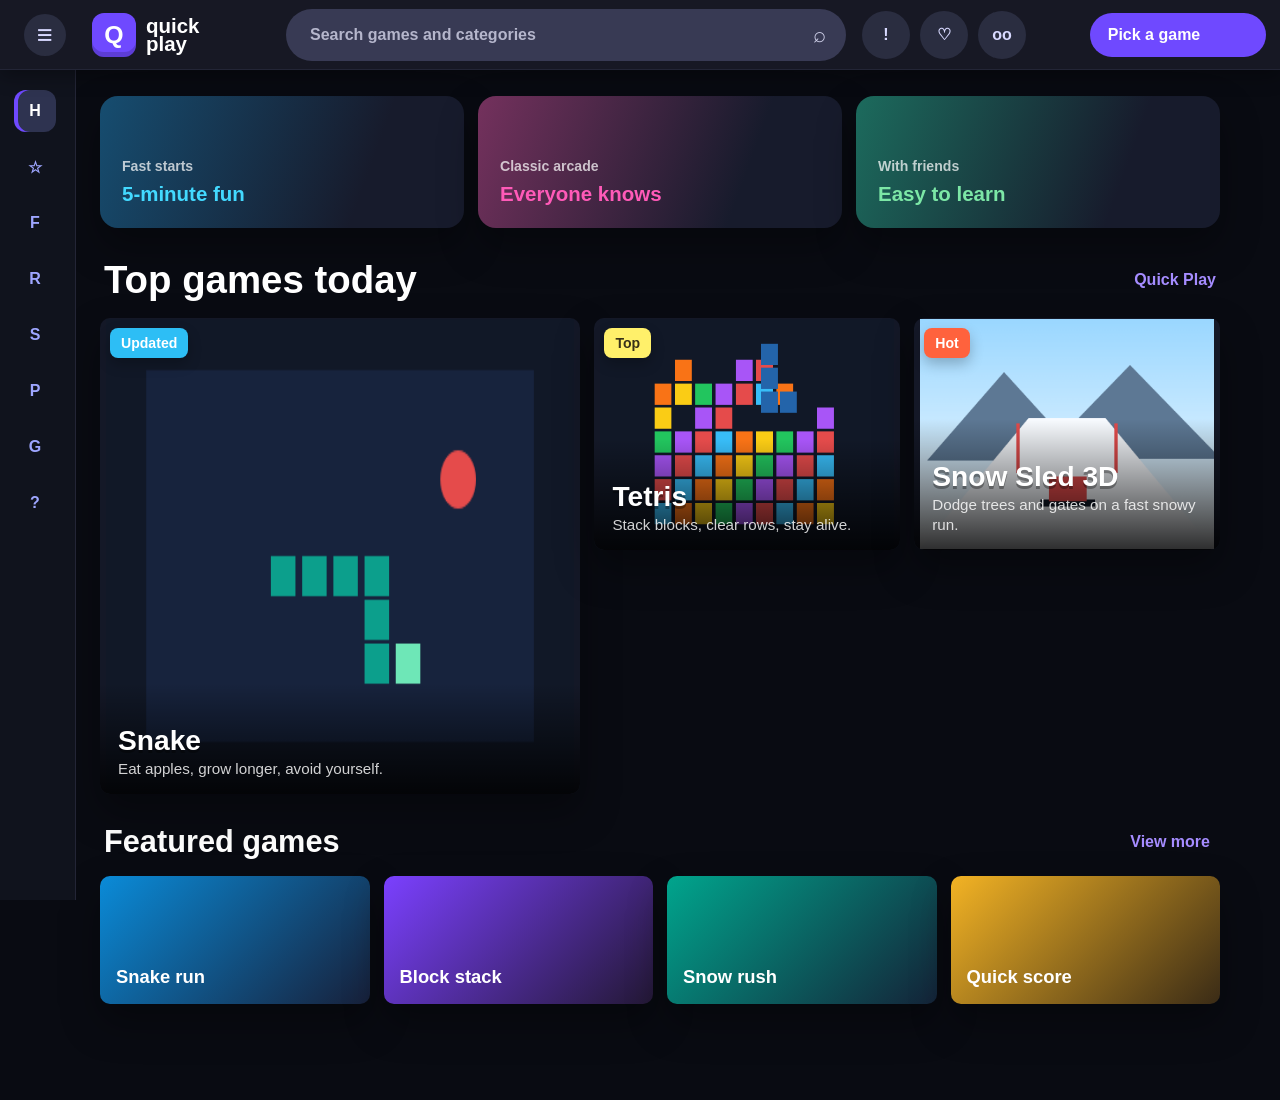
==== index.html @ 5092a93d "Initial commit" ====
<!DOCTYPE html>
<html lang="en">
<head>
  <meta charset="UTF-8">
  <meta name="viewport" content="width=device-width, initial-scale=1.0">
  <title>Quick Play Arcade</title>
  <link rel="stylesheet" href="styles.css">
</head>
<body>
  <header class="topbar">
    <button class="menu-button" type="button" aria-label="Open menu">≡</button>
    <button class="brand" type="button" id="homeButton" aria-label="Back to game list">
      <span class="brand-mark">Q</span>
      <span><strong>quick</strong><strong>play</strong></span>
    </button>
    <label class="search-box" aria-label="Search games">
      <input type="search" id="searchInput" placeholder="Search games and categories">
      <span>⌕</span>
    </label>
    <div class="top-actions" aria-label="Player actions">
      <button type="button" aria-label="Notifications">!</button>
      <button type="button" aria-label="Favorites">♡</button>
      <button type="button" aria-label="Friends">oo</button>
    </div>
    <div class="status-pill" id="statusPill">Pick a game</div>
  </header>

  <aside class="side-rail" aria-label="Game sections">
    <span class="rail-active">H</span>
    <span>☆</span>
    <span>F</span>
    <span>R</span>
    <span>S</span>
    <span>P</span>
    <span>G</span>
    <span>?</span>
  </aside>

  <main class="page-shell">
    <section class="library" id="libraryView" aria-labelledby="libraryTitle">
      <div class="category-strip" aria-label="Categories">
        <button type="button" class="category-card cyan">
          <span>Fast starts</span>
          <strong>5-minute fun</strong>
        </button>
        <button type="button" class="category-card pink">
          <span>Classic arcade</span>
          <strong>Everyone knows</strong>
        </button>
        <button type="button" class="category-card green">
          <span>With friends</span>
          <strong>Easy to learn</strong>
        </button>
      </div>

      <div class="section-heading">
        <h1 id="libraryTitle">Top games today</h1>
        <span class="mini-flag">Quick Play</span>
      </div>

      <div class="game-grid">
        <button class="game-tile featured" type="button" data-game="snake" aria-label="Play Snake">
          <span class="badge updated">Updated</span>
          <canvas class="thumb" width="420" height="260" data-thumb="snake"></canvas>
          <span class="tile-copy">
            <strong>Snake</strong>
            <span>Eat apples, grow longer, avoid yourself.</span>
          </span>
        </button>

        <button class="game-tile" type="button" data-game="tetris" aria-label="Play Tetris">
          <span class="badge top">Top</span>
          <canvas class="thumb" width="420" height="260" data-thumb="tetris"></canvas>
          <span class="tile-copy">
            <strong>Tetris</strong>
            <span>Stack blocks, clear rows, stay alive.</span>
          </span>
        </button>

        <button class="game-tile" type="button" data-game="sled" aria-label="Play Snow Sled 3D">
          <span class="badge hot">Hot</span>
          <canvas class="thumb" width="420" height="260" data-thumb="sled"></canvas>
          <span class="tile-copy">
            <strong>Snow Sled 3D</strong>
            <span>Dodge trees and gates on a fast snowy run.</span>
          </span>
        </button>
      </div>

      <div class="section-heading lower">
        <h2>Featured games</h2>
        <button class="view-more" type="button">View more</button>
      </div>

      <div class="mini-grid" aria-hidden="true">
        <div class="mini-card blue">Snake run</div>
        <div class="mini-card purple">Block stack</div>
        <div class="mini-card teal">Snow rush</div>
        <div class="mini-card yellow">Quick score</div>
      </div>
    </section>

    <section class="play-screen is-hidden" id="playView" aria-live="polite">
      <div class="play-header">
        <button class="icon-button" type="button" id="backButton" aria-label="Back to game list">←</button>
        <div>
          <p class="kicker" id="gameMode">Now playing</p>
          <h1 id="gameTitle">Snake</h1>
        </div>
        <button class="primary-button" type="button" id="restartButton">Restart</button>
      </div>

      <div class="game-shell">
        <div class="canvas-wrap">
          <canvas id="gameCanvas" width="720" height="540"></canvas>
          <div class="overlay" id="gameOverlay">
            <strong id="overlayTitle">Ready?</strong>
            <span id="overlayText">Press Start to play.</span>
            <button class="primary-button" type="button" id="startButton">Start</button>
          </div>
        </div>

        <aside class="score-panel" aria-label="Game details">
          <div>
            <span class="panel-label">Score</span>
            <strong id="scoreValue">0</strong>
          </div>
          <div>
            <span class="panel-label">Best</span>
            <strong id="bestValue">0</strong>
          </div>
          <div>
            <span class="panel-label">Controls</span>
            <p id="controlText">Arrow keys or WASD</p>
          </div>
        </aside>
      </div>
    </section>
  </main>

  <script src="script.js"></script>
</body>
</html>
---- styles.css ----
:root {
  color-scheme: dark;
  --ink: #ffffff;
  --muted: #a6a8c4;
  --line: #272a3a;
  --page: #090b12;
  --bar: #181925;
  --panel: #141827;
  --panel-2: #202237;
  --purple: #6f49ff;
  --purple-soft: #a58cff;
  --cyan: #43d9ff;
  --pink: #ff5ab8;
  --green: #7ce7a6;
  --yellow: #ffe45c;
  --hot: #ff623d;
  --shadow: 0 18px 38px rgba(0, 0, 0, 0.34);
}

* {
  box-sizing: border-box;
}

body {
  margin: 0;
  min-height: 100vh;
  color: var(--ink);
  font-family: "Trebuchet MS", "Comic Sans MS", "Arial Rounded MT Bold", Arial, sans-serif;
  background: var(--page);
}

button,
input {
  font: inherit;
}

button {
  color: inherit;
}

.topbar {
  position: sticky;
  top: 0;
  z-index: 10;
  display: grid;
  grid-template-columns: 46px 184px minmax(220px, 560px) auto auto;
  align-items: center;
  gap: 16px;
  min-height: 70px;
  padding: 8px 14px 8px 24px;
  border-bottom: 1px solid #232536;
  background: #171824;
  box-shadow: 0 6px 18px rgba(0, 0, 0, 0.32);
}

.menu-button,
.top-actions button,
.icon-button {
  display: grid;
  place-items: center;
  border: 0;
  border-radius: 999px;
  background: #2a2d40;
  color: #d8d9ff;
  cursor: pointer;
  font-weight: 900;
}

.menu-button {
  width: 42px;
  height: 42px;
  font-size: 1.7rem;
}

.brand {
  display: inline-flex;
  align-items: center;
  gap: 10px;
  min-width: 0;
  border: 0;
  background: transparent;
  color: #fff;
  cursor: pointer;
  text-align: left;
}

.brand span:last-child {
  display: grid;
  line-height: 0.86;
  font-size: 1.28rem;
  letter-spacing: 0;
}

.brand-mark {
  display: grid;
  width: 44px;
  height: 44px;
  place-items: center;
  flex: 0 0 auto;
  border-radius: 12px;
  color: #fff;
  background: var(--purple);
  box-shadow: inset 0 -5px 0 rgba(0, 0, 0, 0.16);
  font-size: 1.55rem;
  font-weight: 900;
}

.search-box {
  display: grid;
  grid-template-columns: 1fr 34px;
  align-items: center;
  width: 100%;
  min-height: 52px;
  padding: 0 10px 0 22px;
  border-radius: 999px;
  background: #383a54;
  color: #cfd0e9;
}

.search-box input {
  min-width: 0;
  border: 0;
  outline: 0;
  background: transparent;
  color: #fff;
  font-size: 1rem;
  font-weight: 800;
}

.search-box input::placeholder {
  color: #b5b6cc;
  opacity: 1;
}

.search-box span {
  color: #cfd0e9;
  font-size: 1.4rem;
  text-align: center;
}

.top-actions {
  display: flex;
  gap: 10px;
}

.top-actions button {
  width: 48px;
  height: 48px;
  font-size: 1rem;
}

.status-pill {
  padding: 13px 18px;
  border-radius: 999px;
  background: var(--purple);
  color: #fff;
  font-weight: 900;
  white-space: nowrap;
}

.side-rail {
  position: fixed;
  top: 70px;
  bottom: 0;
  left: 0;
  z-index: 8;
  display: grid;
  align-content: start;
  gap: 14px;
  width: 76px;
  padding: 20px 14px;
  border-right: 1px solid #232536;
  background: #10131d;
}

.side-rail span {
  display: grid;
  width: 42px;
  height: 42px;
  place-items: center;
  border-radius: 12px;
  color: #9ea6ff;
  font-weight: 900;
}

.side-rail .rail-active {
  background: #2e3350;
  color: #fff;
  box-shadow: inset 4px 0 0 var(--purple);
}

.page-shell {
  width: min(1600px, calc(100% - 112px));
  margin-left: 76px;
  padding: 0 24px 48px;
}

.library {
  padding: 26px 0 48px;
}

.category-strip {
  display: grid;
  grid-template-columns: repeat(3, minmax(220px, 1fr));
  gap: 14px;
  margin-bottom: 30px;
}

.category-card {
  display: grid;
  align-content: end;
  min-height: 132px;
  padding: 22px;
  border: 0;
  border-radius: 18px;
  overflow: hidden;
  background: var(--panel);
  color: #fff;
  cursor: pointer;
  text-align: left;
  box-shadow: var(--shadow);
}

.category-card span {
  color: rgba(255, 255, 255, 0.72);
  font-size: 0.88rem;
  font-weight: 800;
}

.category-card strong {
  margin-top: 8px;
  font-size: 1.28rem;
}

.category-card.cyan {
  background: linear-gradient(110deg, #164d70, #171b2c 72%);
  color: var(--cyan);
}

.category-card.pink {
  background: linear-gradient(110deg, #74315d, #171b2c 72%);
  color: var(--pink);
}

.category-card.green {
  background: linear-gradient(110deg, #1c6b5d, #171b2c 72%);
  color: var(--green);
}

.section-heading {
  display: flex;
  align-items: center;
  justify-content: space-between;
  gap: 18px;
  margin: 0 4px 16px;
}

h1,
h2 {
  margin: 0;
  color: #fff;
  letter-spacing: 0;
}

h1 {
  font-size: clamp(1.8rem, 3vw, 2.6rem);
}

h2 {
  font-size: clamp(1.55rem, 2.4vw, 2rem);
}

.mini-flag,
.view-more {
  border: 0;
  border-radius: 999px;
  background: transparent;
  color: var(--purple-soft);
  font-weight: 900;
}

.game-grid {
  display: grid;
  grid-template-columns: 1.1fr repeat(2, minmax(250px, 0.7fr));
  grid-auto-rows: minmax(230px, auto);
  gap: 14px;
}

.game-tile {
  position: relative;
  display: grid;
  min-width: 0;
  overflow: hidden;
  border: 0;
  border-radius: 10px;
  background: var(--panel);
  box-shadow: var(--shadow);
  color: inherit;
  cursor: pointer;
  text-align: left;
  transition: transform 160ms ease, box-shadow 160ms ease, filter 160ms ease;
}

.game-tile.featured {
  grid-row: span 2;
}

.game-tile:hover,
.game-tile:focus-visible {
  box-shadow: 0 24px 48px rgba(0, 0, 0, 0.45);
  filter: saturate(1.12);
  transform: translateY(-3px);
  outline: 3px solid rgba(111, 73, 255, 0.56);
  outline-offset: 2px;
}

.thumb {
  display: block;
  width: 100%;
  height: 100%;
  min-height: 230px;
  background: #111827;
}

.featured .thumb {
  min-height: 474px;
}

.tile-copy {
  position: absolute;
  inset: auto 0 0;
  display: grid;
  gap: 5px;
  padding: 44px 18px 16px;
  background: linear-gradient(transparent, rgba(0, 0, 0, 0.82));
}

.tile-copy strong {
  color: #fff;
  font-size: clamp(1.35rem, 2.2vw, 2.1rem);
  line-height: 0.96;
  text-shadow: 0 3px 0 rgba(0, 0, 0, 0.32);
}

.tile-copy span {
  color: rgba(255, 255, 255, 0.82);
  font-size: 0.95rem;
  line-height: 1.28;
}

.badge {
  position: absolute;
  top: 10px;
  left: 10px;
  z-index: 2;
  padding: 7px 11px;
  border-radius: 8px;
  color: #fff;
  font-size: 0.88rem;
  font-weight: 900;
  box-shadow: 0 6px 14px rgba(0, 0, 0, 0.24);
}

.badge.updated {
  background: #2dbef5;
}

.badge.top {
  background: #fff06a;
  color: #373119;
}

.badge.hot {
  background: var(--hot);
}

.lower {
  margin-top: 30px;
}

.mini-grid {
  display: grid;
  grid-template-columns: repeat(4, minmax(160px, 1fr));
  gap: 14px;
}

.mini-card {
  display: grid;
  min-height: 128px;
  align-items: end;
  padding: 16px;
  border-radius: 10px;
  color: #fff;
  font-size: 1.15rem;
  font-weight: 900;
  box-shadow: var(--shadow);
}

.mini-card.blue {
  background: linear-gradient(135deg, #0a8bd8, #17203a);
}

.mini-card.purple {
  background: linear-gradient(135deg, #7b40ff, #231835);
}

.mini-card.teal {
  background: linear-gradient(135deg, #00a58d, #142338);
}

.mini-card.yellow {
  background: linear-gradient(135deg, #f3b324, #3a2b16);
}

.play-screen {
  padding: 28px 0 40px;
}

.play-header {
  display: grid;
  grid-template-columns: 48px 1fr auto;
  align-items: center;
  gap: 16px;
  margin-bottom: 18px;
}

.kicker {
  margin: 0 0 4px;
  color: var(--purple-soft);
  font-size: 0.82rem;
  font-weight: 900;
  text-transform: uppercase;
}

.icon-button {
  width: 48px;
  height: 48px;
  font-size: 1.6rem;
}

.primary-button {
  min-height: 48px;
  padding: 0 18px;
  border: 0;
  border-radius: 999px;
  background: var(--purple);
  color: #fff;
  cursor: pointer;
  font-weight: 900;
  box-shadow: 0 8px 18px rgba(111, 73, 255, 0.34);
}

.game-shell {
  display: grid;
  grid-template-columns: minmax(0, 1fr) 250px;
  gap: 18px;
  align-items: start;
}

.canvas-wrap {
  position: relative;
  overflow: hidden;
  border: 1px solid #2a2e46;
  border-radius: 14px;
  background: #0b1020;
  box-shadow: var(--shadow);
}

#gameCanvas {
  display: block;
  width: 100%;
  aspect-ratio: 4 / 3;
  height: auto;
}

.overlay {
  position: absolute;
  inset: 0;
  display: grid;
  place-content: center;
  justify-items: center;
  gap: 12px;
  padding: 24px;
  color: #fff;
  text-align: center;
  background: rgba(8, 10, 18, 0.74);
}

.overlay strong {
  font-size: clamp(1.9rem, 5vw, 3.4rem);
  line-height: 1;
}

.overlay span {
  max-width: 430px;
  color: rgba(255, 255, 255, 0.82);
  line-height: 1.4;
}

.score-panel {
  display: grid;
  gap: 12px;
}

.score-panel > div {
  padding: 16px;
  border: 1px solid #2a2e46;
  border-radius: 14px;
  background: var(--panel);
  box-shadow: var(--shadow);
}

.panel-label {
  display: block;
  margin-bottom: 6px;
  color: var(--muted);
  font-size: 0.78rem;
  font-weight: 900;
  text-transform: uppercase;
}

.score-panel strong {
  font-size: 2rem;
}

.score-panel p {
  margin: 0;
  color: var(--muted);
  line-height: 1.4;
}

.is-hidden {
  display: none;
}

@media (max-width: 1040px) {
  .topbar {
    grid-template-columns: 44px 170px minmax(180px, 1fr) auto;
  }

  .top-actions {
    display: none;
  }

  .game-grid {
    grid-template-columns: 1fr 1fr;
  }
}

@media (max-width: 780px) {
  .topbar {
    grid-template-columns: 44px 1fr;
    gap: 10px;
    padding: 10px 14px;
  }

  .search-box,
  .status-pill {
    grid-column: 1 / -1;
  }

  .side-rail {
    display: none;
  }

  .page-shell {
    width: min(100% - 24px, 760px);
    margin: 0 auto;
    padding: 0 0 36px;
  }

  .category-strip,
  .game-grid,
  .mini-grid,
  .game-shell {
    grid-template-columns: 1fr;
  }

  .game-tile.featured {
    grid-row: auto;
  }

  .featured .thumb,
  .thumb {
    min-height: 240px;
  }

  .score-panel {
    grid-template-columns: repeat(3, minmax(0, 1fr));
  }
}

@media (max-width: 520px) {
  .brand span:last-child {
    font-size: 1.1rem;
  }

  .section-heading {
    align-items: flex-start;
    flex-direction: column;
    gap: 6px;
  }

  .play-header {
    grid-template-columns: 48px 1fr;
  }

  .play-header .primary-button {
    grid-column: 1 / -1;
  }

  .score-panel {
    grid-template-columns: 1fr;
  }
}
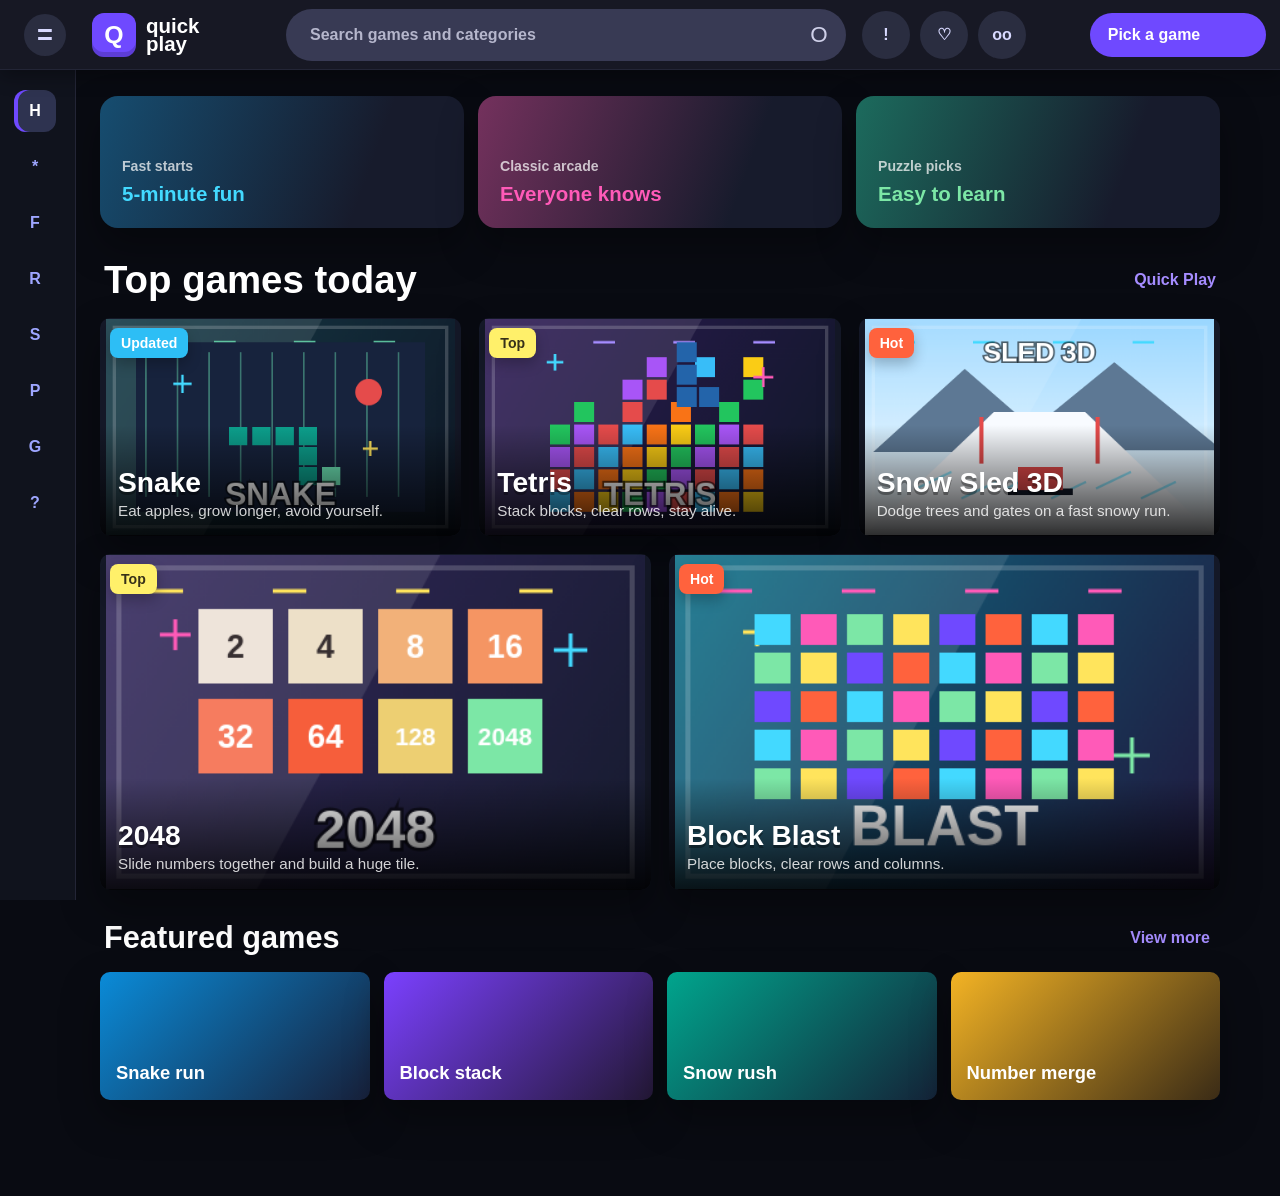
==== commit 659cec98: "Build playable game portal" ====
--- a/index.html
+++ b/index.html
@@ -8,14 +8,14 @@
 </head>
 <body>
   <header class="topbar">
-    <button class="menu-button" type="button" aria-label="Open menu">≡</button>
+    <button class="menu-button" type="button" aria-label="Open menu">=</button>
     <button class="brand" type="button" id="homeButton" aria-label="Back to game list">
       <span class="brand-mark">Q</span>
       <span><strong>quick</strong><strong>play</strong></span>
     </button>
     <label class="search-box" aria-label="Search games">
       <input type="search" id="searchInput" placeholder="Search games and categories">
-      <span>⌕</span>
+      <span>O</span>
     </label>
     <div class="top-actions" aria-label="Player actions">
       <button type="button" aria-label="Notifications">!</button>
@@ -27,7 +27,7 @@
 
   <aside class="side-rail" aria-label="Game sections">
     <span class="rail-active">H</span>
-    <span>☆</span>
+    <span>*</span>
     <span>F</span>
     <span>R</span>
     <span>S</span>
@@ -48,7 +48,7 @@
           <strong>Everyone knows</strong>
         </button>
         <button type="button" class="category-card green">
-          <span>With friends</span>
+          <span>Puzzle picks</span>
           <strong>Easy to learn</strong>
         </button>
       </div>
@@ -59,7 +59,7 @@
       </div>
 
       <div class="game-grid">
-        <button class="game-tile featured" type="button" data-game="snake" aria-label="Play Snake">
+        <button class="game-tile" type="button" data-game="snake" aria-label="Play Snake">
           <span class="badge updated">Updated</span>
           <canvas class="thumb" width="420" height="260" data-thumb="snake"></canvas>
           <span class="tile-copy">
@@ -85,6 +85,24 @@
             <span>Dodge trees and gates on a fast snowy run.</span>
           </span>
         </button>
+
+        <button class="game-tile" type="button" data-game="twenty48" aria-label="Play 2048">
+          <span class="badge top">Top</span>
+          <canvas class="thumb" width="420" height="260" data-thumb="twenty48"></canvas>
+          <span class="tile-copy">
+            <strong>2048</strong>
+            <span>Slide numbers together and build a huge tile.</span>
+          </span>
+        </button>
+
+        <button class="game-tile" type="button" data-game="blast" aria-label="Play Block Blast">
+          <span class="badge hot">Hot</span>
+          <canvas class="thumb" width="420" height="260" data-thumb="blast"></canvas>
+          <span class="tile-copy">
+            <strong>Block Blast</strong>
+            <span>Place blocks, clear rows and columns.</span>
+          </span>
+        </button>
       </div>
 
       <div class="section-heading lower">
@@ -96,7 +114,7 @@
         <div class="mini-card blue">Snake run</div>
         <div class="mini-card purple">Block stack</div>
         <div class="mini-card teal">Snow rush</div>
-        <div class="mini-card yellow">Quick score</div>
+        <div class="mini-card yellow">Number merge</div>
       </div>
     </section>
 
--- a/styles.css
+++ b/styles.css
@@ -281,9 +281,16 @@
 
 .game-grid {
   display: grid;
-  grid-template-columns: 1.1fr repeat(2, minmax(250px, 0.7fr));
-  grid-auto-rows: minmax(230px, auto);
-  gap: 14px;
+  grid-template-columns: repeat(6, minmax(0, 1fr));
+  gap: 18px;
+}
+
+.game-tile {
+  grid-column: span 2;
+}
+
+.game-tile:nth-last-child(-n+2) {
+  grid-column: span 3;
 }
 
 .game-tile {
@@ -301,10 +308,6 @@
   transition: transform 160ms ease, box-shadow 160ms ease, filter 160ms ease;
 }
 
-.game-tile.featured {
-  grid-row: span 2;
-}
-
 .game-tile:hover,
 .game-tile:focus-visible {
   box-shadow: 0 24px 48px rgba(0, 0, 0, 0.45);
@@ -317,13 +320,9 @@
 .thumb {
   display: block;
   width: 100%;
-  height: 100%;
-  min-height: 230px;
+  aspect-ratio: 21 / 13;
+  height: auto;
   background: #111827;
-}
-
-.featured .thumb {
-  min-height: 474px;
 }
 
 .tile-copy {
@@ -543,7 +542,12 @@
   }
 
   .game-grid {
-    grid-template-columns: 1fr 1fr;
+    grid-template-columns: repeat(2, minmax(0, 1fr));
+  }
+
+  .game-tile,
+  .game-tile:nth-last-child(-n+2) {
+    grid-column: span 1;
   }
 }
 
@@ -576,13 +580,8 @@
     grid-template-columns: 1fr;
   }
 
-  .game-tile.featured {
-    grid-row: auto;
-  }
-
-  .featured .thumb,
   .thumb {
-    min-height: 240px;
+    aspect-ratio: 21 / 13;
   }
 
   .score-panel {
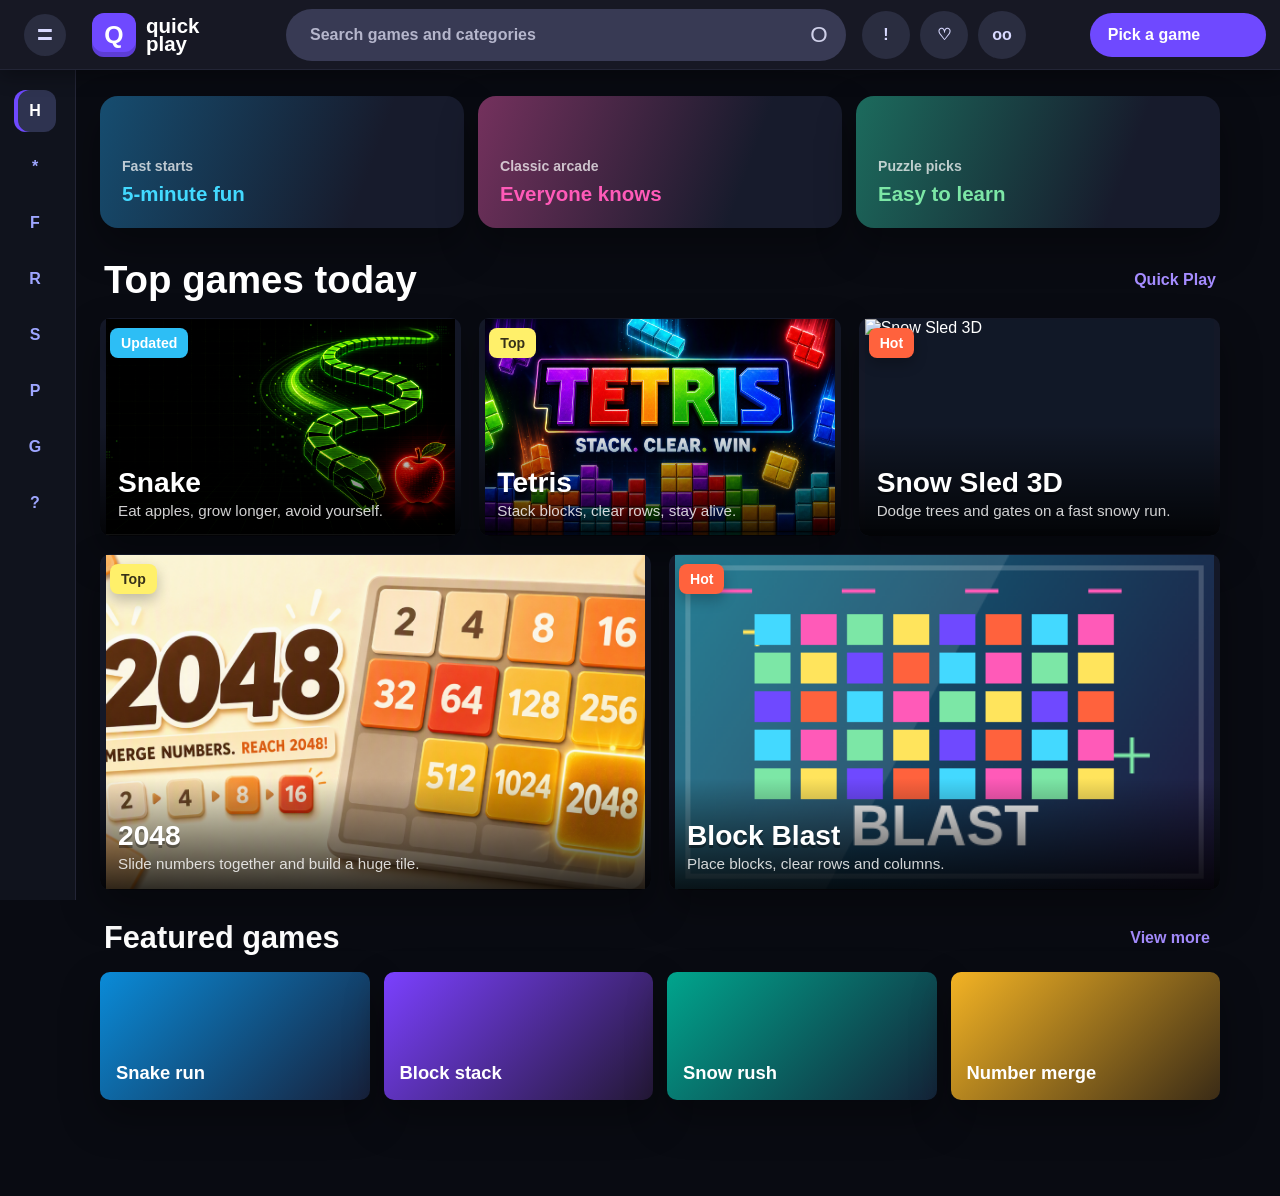
==== commit 00ba4ec3: "Add custom game thumbnails" ====
--- a/index.html
+++ b/index.html
@@ -61,7 +61,7 @@
       <div class="game-grid">
         <button class="game-tile" type="button" data-game="snake" aria-label="Play Snake">
           <span class="badge updated">Updated</span>
-          <canvas class="thumb" width="420" height="260" data-thumb="snake"></canvas>
+          <img class="thumb thumb-image" src="assets/snake-thumbnail.png" alt="Snake">
           <span class="tile-copy">
             <strong>Snake</strong>
             <span>Eat apples, grow longer, avoid yourself.</span>
@@ -70,7 +70,7 @@
 
         <button class="game-tile" type="button" data-game="tetris" aria-label="Play Tetris">
           <span class="badge top">Top</span>
-          <canvas class="thumb" width="420" height="260" data-thumb="tetris"></canvas>
+          <img class="thumb thumb-image" src="assets/tetris-thumbnail.png" alt="Tetris">
           <span class="tile-copy">
             <strong>Tetris</strong>
             <span>Stack blocks, clear rows, stay alive.</span>
@@ -79,7 +79,7 @@
 
         <button class="game-tile" type="button" data-game="sled" aria-label="Play Snow Sled 3D">
           <span class="badge hot">Hot</span>
-          <canvas class="thumb" width="420" height="260" data-thumb="sled"></canvas>
+          <img class="thumb thumb-image" src="assets/snow-sled-3d-thumbnail.png" alt="Snow Sled 3D">
           <span class="tile-copy">
             <strong>Snow Sled 3D</strong>
             <span>Dodge trees and gates on a fast snowy run.</span>
@@ -88,7 +88,7 @@
 
         <button class="game-tile" type="button" data-game="twenty48" aria-label="Play 2048">
           <span class="badge top">Top</span>
-          <canvas class="thumb" width="420" height="260" data-thumb="twenty48"></canvas>
+          <img class="thumb thumb-image" src="assets/2048-thumbnail.png" alt="2048">
           <span class="tile-copy">
             <strong>2048</strong>
             <span>Slide numbers together and build a huge tile.</span>
--- a/styles.css
+++ b/styles.css
@@ -325,6 +325,12 @@
   background: #111827;
 }
 
+.thumb-image {
+  height: 100%;
+  object-fit: cover;
+  object-position: center;
+}
+
 .tile-copy {
   position: absolute;
   inset: auto 0 0;
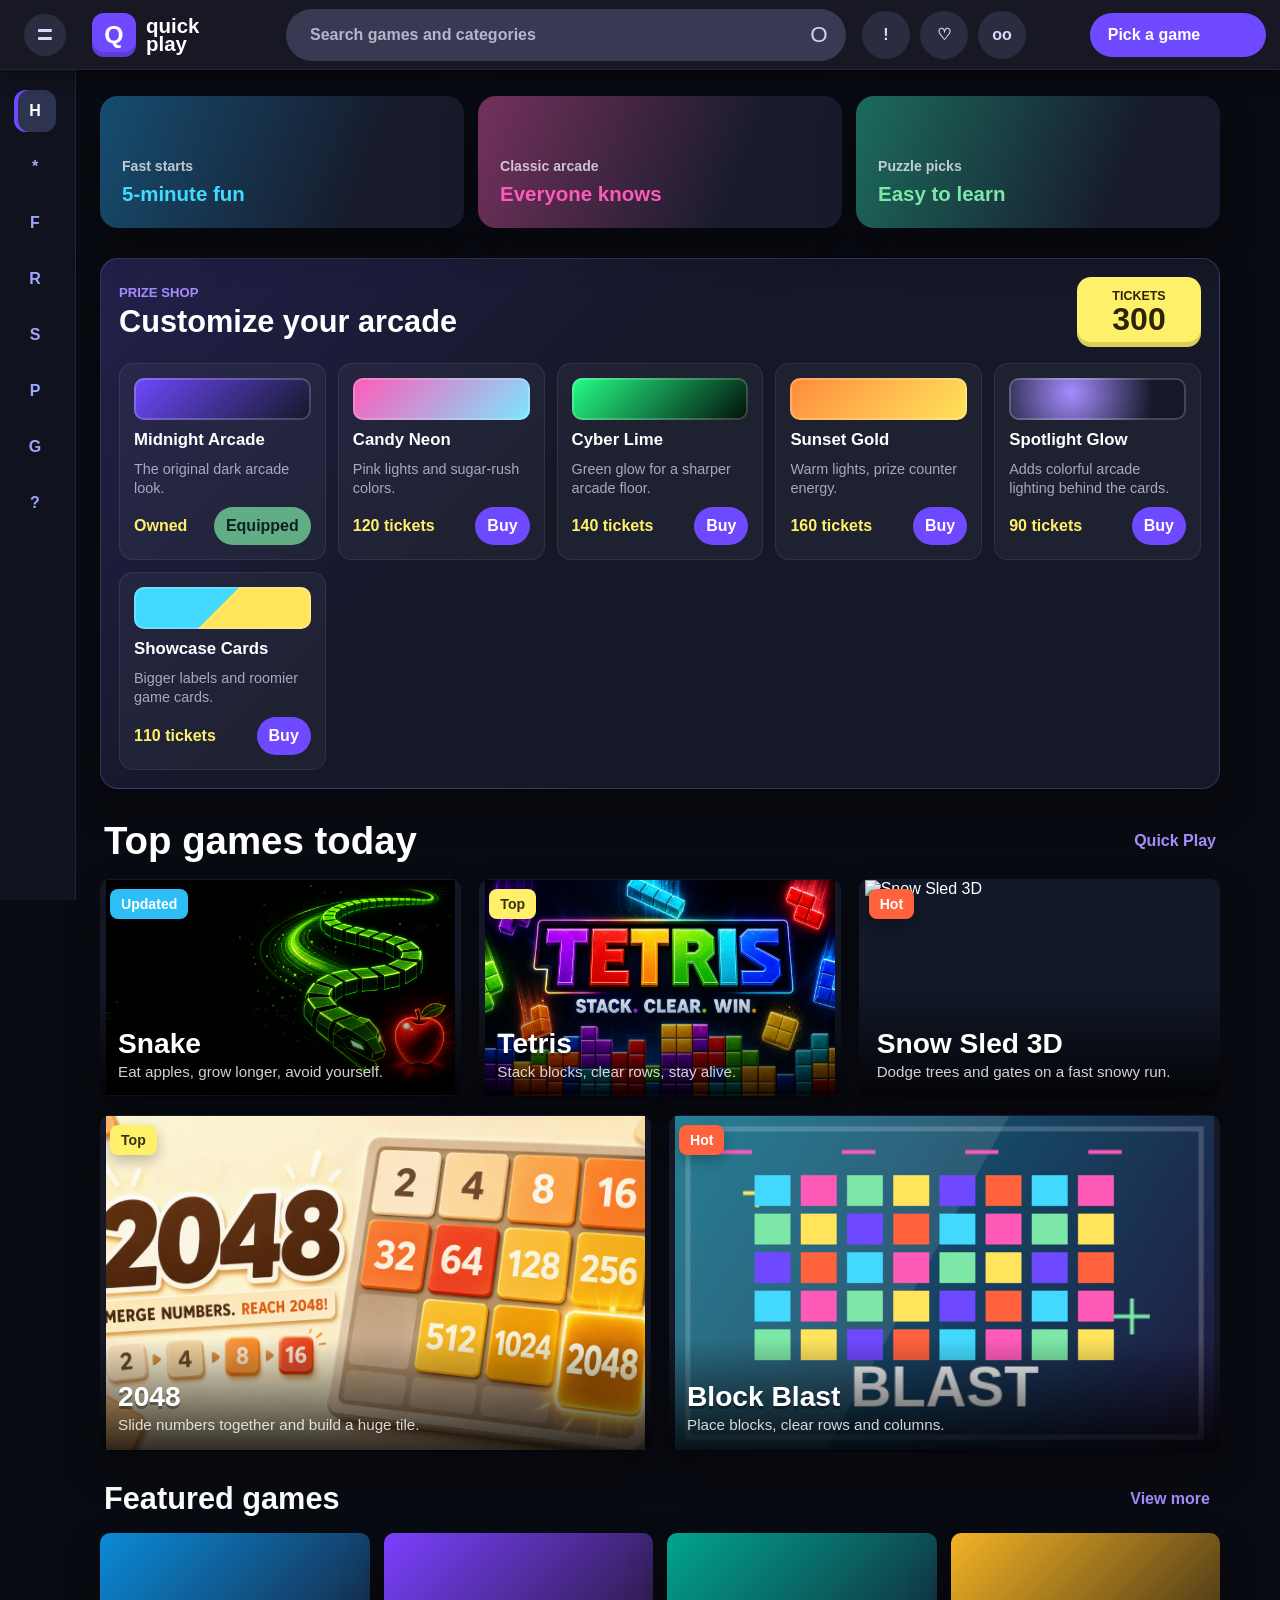
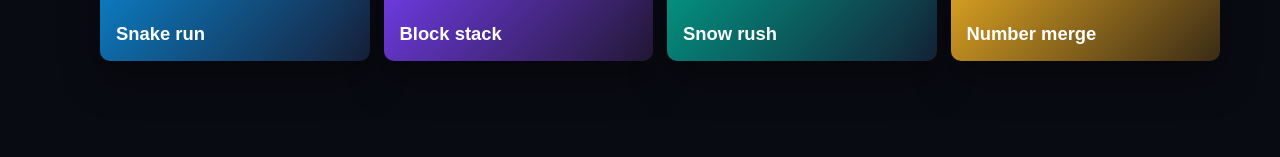
==== commit 896ee772: "Add arcade prize shop" ====
--- a/index.html
+++ b/index.html
@@ -52,6 +52,20 @@
           <strong>Easy to learn</strong>
         </button>
       </div>
+
+      <section class="shop-panel" aria-labelledby="shopTitle">
+        <div class="shop-head">
+          <div>
+            <p class="kicker">Prize shop</p>
+            <h2 id="shopTitle">Customize your arcade</h2>
+          </div>
+          <div class="ticket-bank" aria-label="Ticket balance">
+            <span>Tickets</span>
+            <strong id="ticketBalance">0</strong>
+          </div>
+        </div>
+        <div class="shop-grid" id="shopGrid"></div>
+      </section>
 
       <div class="section-heading">
         <h1 id="libraryTitle">Top games today</h1>
@@ -156,6 +170,6 @@
     </section>
   </main>
 
-  <script src="script.js"></script>
+  <script src="script.js?v=shop"></script>
 </body>
 </html>
--- a/styles.css
+++ b/styles.css
@@ -29,6 +29,50 @@
   background: var(--page);
 }
 
+body.theme-candy {
+  --page: #15091b;
+  --bar: #25122e;
+  --panel: #211329;
+  --panel-2: #3a2048;
+  --purple: #ff5ab8;
+  --purple-soft: #ffc2eb;
+  --cyan: #7ce7ff;
+  --green: #9cffc8;
+  --yellow: #fff27b;
+}
+
+body.theme-cyber {
+  --page: #030f0a;
+  --bar: #081a14;
+  --panel: #0d2019;
+  --panel-2: #12382c;
+  --purple: #24ff86;
+  --purple-soft: #9cffc8;
+  --cyan: #4dffdc;
+  --pink: #ff5ab8;
+  --yellow: #d7ff3f;
+}
+
+body.theme-sunset {
+  --page: #170d10;
+  --bar: #281319;
+  --panel: #24161f;
+  --panel-2: #3b2230;
+  --purple: #ff8b3d;
+  --purple-soft: #ffd18a;
+  --cyan: #5be3ff;
+  --pink: #ff5f86;
+  --green: #ffd166;
+  --yellow: #ffe45c;
+}
+
+body.effect-spotlight {
+  background:
+    radial-gradient(circle at 20% 8%, color-mix(in srgb, var(--purple) 34%, transparent), transparent 28%),
+    radial-gradient(circle at 78% 4%, rgba(67, 217, 255, 0.18), transparent 25%),
+    var(--page);
+}
+
 button,
 input {
   font: inherit;
@@ -245,6 +289,116 @@
 .category-card.green {
   background: linear-gradient(110deg, #1c6b5d, #171b2c 72%);
   color: var(--green);
+}
+
+.shop-panel {
+  display: grid;
+  gap: 16px;
+  margin-bottom: 30px;
+  padding: 18px;
+  border: 1px solid rgba(165, 140, 255, 0.24);
+  border-radius: 18px;
+  background:
+    linear-gradient(135deg, color-mix(in srgb, var(--purple) 16%, transparent), transparent 42%),
+    var(--panel);
+  box-shadow: var(--shadow);
+}
+
+.shop-head {
+  display: flex;
+  align-items: center;
+  justify-content: space-between;
+  gap: 16px;
+}
+
+.ticket-bank {
+  display: grid;
+  min-width: 124px;
+  padding: 12px 16px;
+  border-radius: 14px;
+  background: #fff06a;
+  color: #2d2308;
+  text-align: center;
+  box-shadow: inset 0 -5px 0 rgba(0, 0, 0, 0.14);
+}
+
+.ticket-bank span {
+  font-size: 0.78rem;
+  font-weight: 900;
+  text-transform: uppercase;
+}
+
+.ticket-bank strong {
+  font-size: 2rem;
+  line-height: 1;
+}
+
+.shop-grid {
+  display: grid;
+  grid-template-columns: repeat(auto-fit, minmax(190px, 1fr));
+  gap: 12px;
+}
+
+.shop-card {
+  display: grid;
+  gap: 10px;
+  min-height: 178px;
+  padding: 14px;
+  border: 1px solid rgba(255, 255, 255, 0.08);
+  border-radius: 14px;
+  background: rgba(255, 255, 255, 0.045);
+}
+
+.shop-swatch {
+  width: 100%;
+  height: 42px;
+  border-radius: 10px;
+  box-shadow: inset 0 0 0 2px rgba(255, 255, 255, 0.2);
+}
+
+.shop-card strong {
+  font-size: 1.05rem;
+}
+
+.shop-card p {
+  margin: 0;
+  color: var(--muted);
+  font-size: 0.9rem;
+  line-height: 1.3;
+}
+
+.shop-meta {
+  display: flex;
+  align-items: center;
+  justify-content: space-between;
+  gap: 10px;
+  margin-top: auto;
+}
+
+.shop-price {
+  color: #fff06a;
+  font-weight: 900;
+}
+
+.shop-action {
+  min-height: 38px;
+  padding: 0 12px;
+  border: 0;
+  border-radius: 999px;
+  background: var(--purple);
+  color: #fff;
+  cursor: pointer;
+  font-weight: 900;
+}
+
+.shop-action:disabled {
+  cursor: default;
+  opacity: 0.7;
+}
+
+.shop-action.is-equipped {
+  background: #7ce7a6;
+  color: #062015;
 }
 
 .section-heading {
@@ -317,6 +471,31 @@
   outline-offset: 2px;
 }
 
+body.effect-spotlight .game-tile {
+  box-shadow: 0 20px 46px color-mix(in srgb, var(--purple) 34%, rgba(0, 0, 0, 0.4));
+}
+
+body.effect-spotlight .game-tile:hover,
+body.effect-spotlight .game-tile:focus-visible {
+  filter: saturate(1.24) brightness(1.08);
+}
+
+body.layout-xl .game-grid {
+  gap: 24px;
+}
+
+body.layout-xl .tile-copy {
+  padding-bottom: 22px;
+}
+
+body.layout-xl .tile-copy strong {
+  font-size: clamp(1.65rem, 2.8vw, 2.45rem);
+}
+
+body.layout-xl .tile-copy span {
+  font-size: 1.05rem;
+}
+
 .thumb {
   display: block;
   width: 100%;
@@ -580,12 +759,18 @@
   }
 
   .category-strip,
+  .shop-grid,
   .game-grid,
   .mini-grid,
   .game-shell {
     grid-template-columns: 1fr;
   }
 
+  .shop-head {
+    align-items: stretch;
+    flex-direction: column;
+  }
+
   .thumb {
     aspect-ratio: 21 / 13;
   }
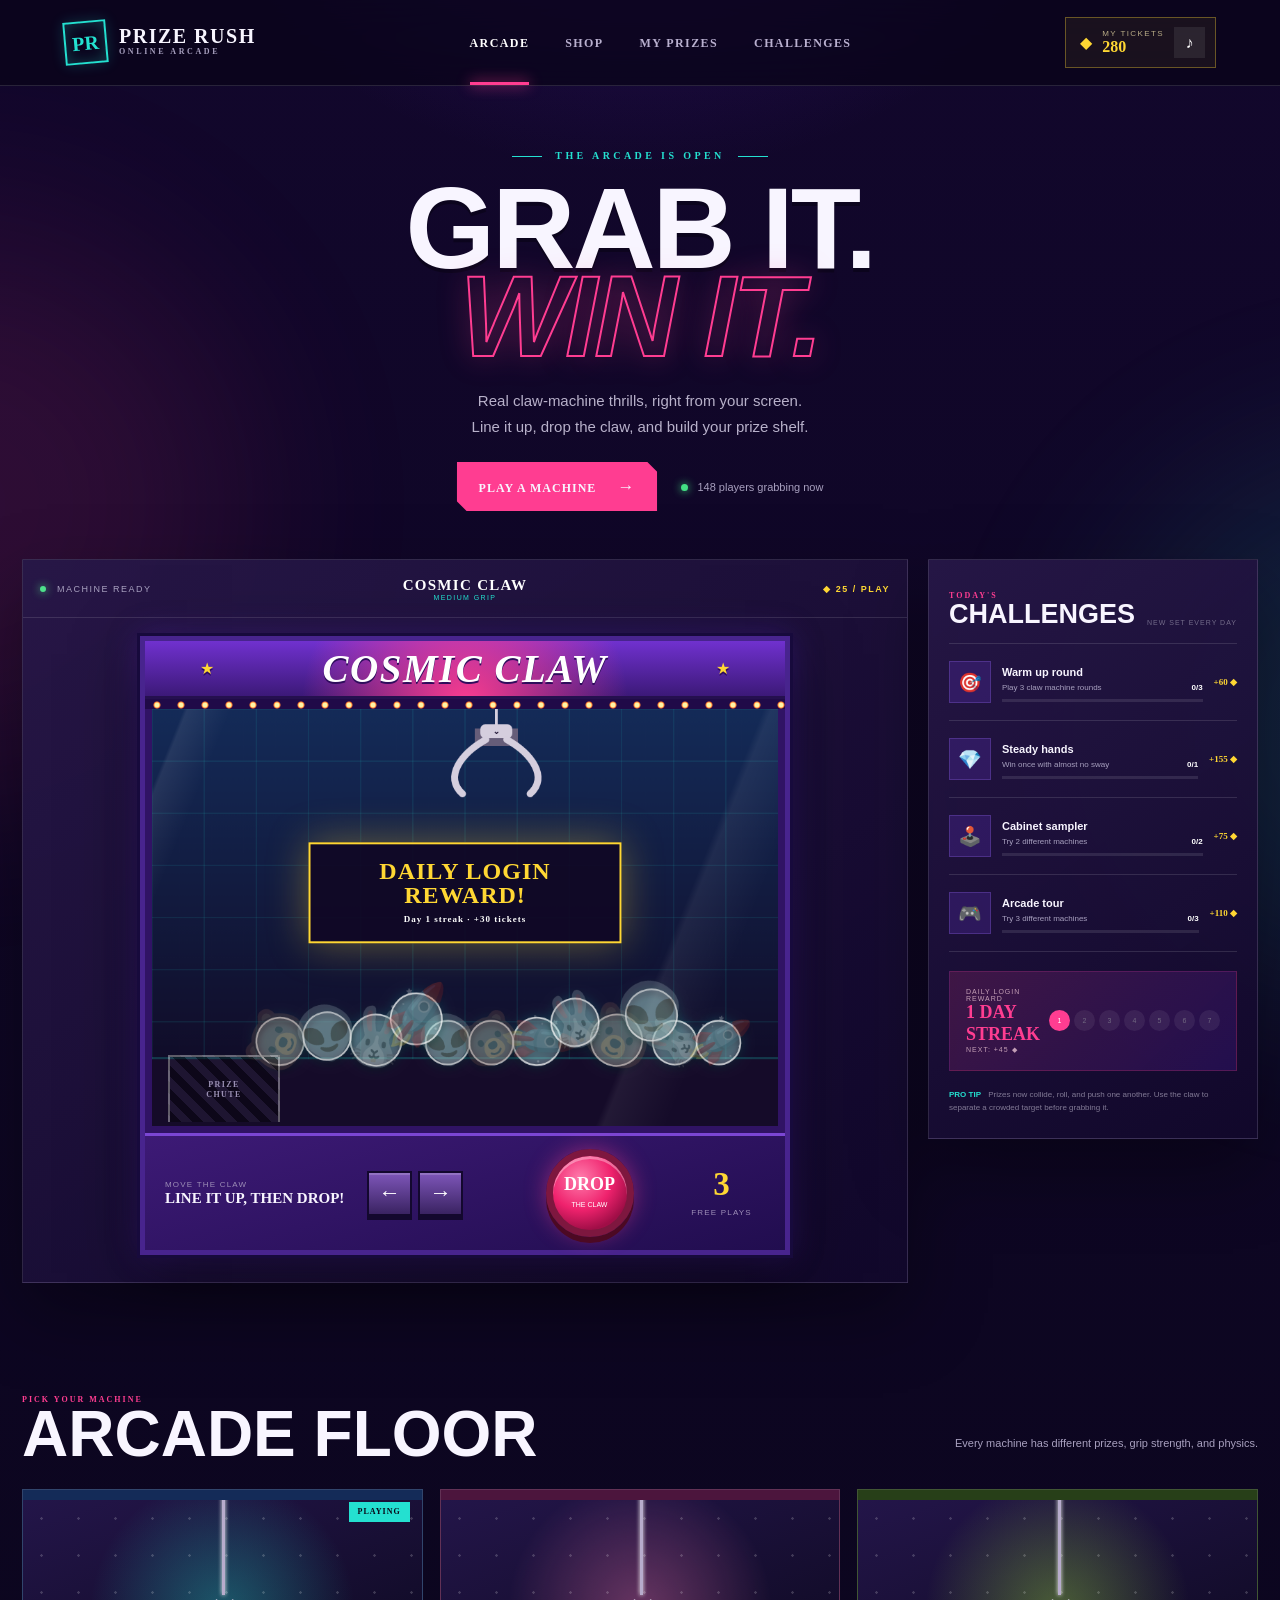
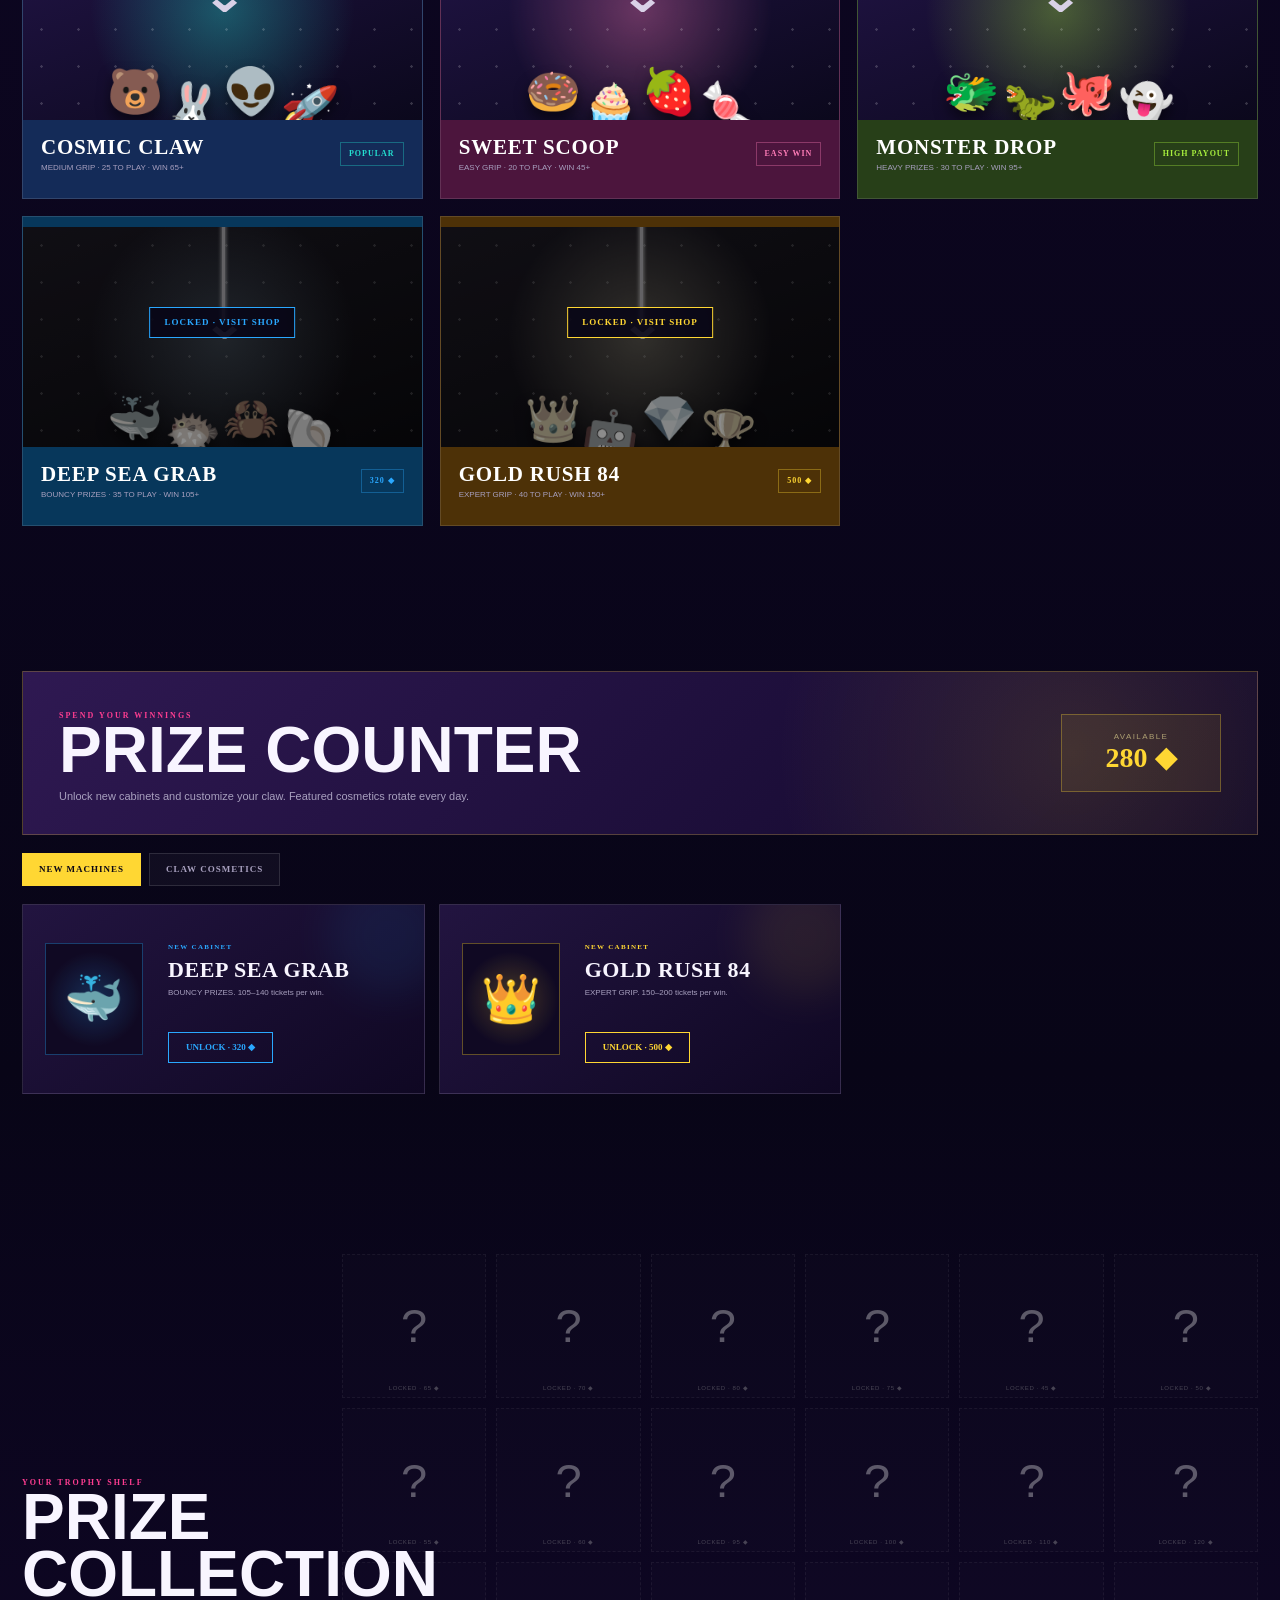
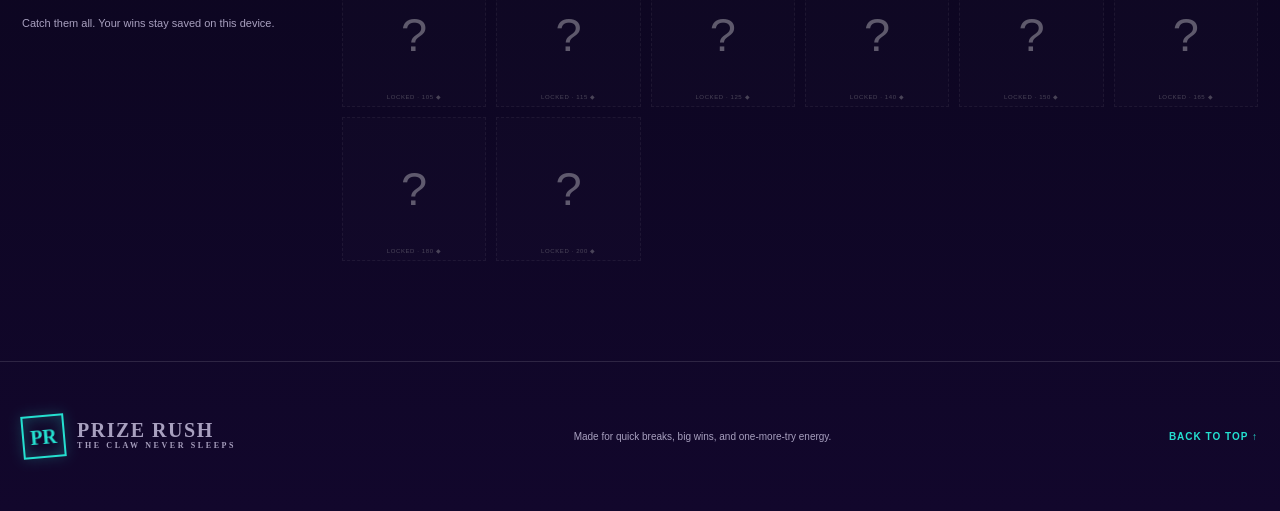
==== commit 66a1a4c5: "Publish vanilla arcade site" ====
--- a/index.html
+++ b/index.html
@@ -1,175 +1,137 @@
-<!DOCTYPE html>
+<!doctype html>
 <html lang="en">
-<head>
-  <meta charset="UTF-8">
-  <meta name="viewport" content="width=device-width, initial-scale=1.0">
-  <title>Quick Play Arcade</title>
-  <link rel="stylesheet" href="styles.css">
-</head>
-<body>
-  <header class="topbar">
-    <button class="menu-button" type="button" aria-label="Open menu">=</button>
-    <button class="brand" type="button" id="homeButton" aria-label="Back to game list">
-      <span class="brand-mark">Q</span>
-      <span><strong>quick</strong><strong>play</strong></span>
-    </button>
-    <label class="search-box" aria-label="Search games">
-      <input type="search" id="searchInput" placeholder="Search games and categories">
-      <span>O</span>
-    </label>
-    <div class="top-actions" aria-label="Player actions">
-      <button type="button" aria-label="Notifications">!</button>
-      <button type="button" aria-label="Favorites">♡</button>
-      <button type="button" aria-label="Friends">oo</button>
-    </div>
-    <div class="status-pill" id="statusPill">Pick a game</div>
-  </header>
+  <head>
+    <meta charset="UTF-8" />
+    <meta name="viewport" content="width=device-width, initial-scale=1.0" />
+    <meta name="theme-color" content="#12072c" />
+    <meta name="description" content="A neon arcade of playable claw machines, daily challenges, and collectible prizes." />
+    <title>Prize Rush Arcade</title>
+    <link rel="stylesheet" href="styles.css" />
+  </head>
+  <body>
+    <div class="ambient ambient-one"></div>
+    <div class="ambient ambient-two"></div>
 
-  <aside class="side-rail" aria-label="Game sections">
-    <span class="rail-active">H</span>
-    <span>*</span>
-    <span>F</span>
-    <span>R</span>
-    <span>S</span>
-    <span>P</span>
-    <span>G</span>
-    <span>?</span>
-  </aside>
+    <header class="topbar">
+      <a class="brand" href="#top" aria-label="Prize Rush home">
+        <span class="brand-mark">PR</span>
+        <span><b>PRIZE RUSH</b><small>ONLINE ARCADE</small></span>
+      </a>
+      <nav aria-label="Primary navigation">
+        <a class="active" href="#games">Arcade</a>
+        <a href="#shop">Shop</a>
+        <a href="#collection">My prizes</a>
+        <a href="#challenges">Challenges</a>
+      </nav>
+      <div class="player-pill" aria-label="Your ticket balance">
+        <span class="ticket-icon">◆</span>
+        <span><small>MY TICKETS</small><strong id="ticketCount">250</strong></span>
+        <button id="soundToggle" class="sound-btn" aria-label="Toggle arcade sounds" title="Toggle sounds">♪</button>
+      </div>
+    </header>
 
-  <main class="page-shell">
-    <section class="library" id="libraryView" aria-labelledby="libraryTitle">
-      <div class="category-strip" aria-label="Categories">
-        <button type="button" class="category-card cyan">
-          <span>Fast starts</span>
-          <strong>5-minute fun</strong>
-        </button>
-        <button type="button" class="category-card pink">
-          <span>Classic arcade</span>
-          <strong>Everyone knows</strong>
-        </button>
-        <button type="button" class="category-card green">
-          <span>Puzzle picks</span>
-          <strong>Easy to learn</strong>
-        </button>
-      </div>
+    <main id="top">
+      <section class="hero" aria-labelledby="hero-title">
+        <div class="eyebrow"><span></span> THE ARCADE IS OPEN <span></span></div>
+        <h1 id="hero-title">GRAB IT.<br /><em>WIN IT.</em></h1>
+        <p>Real claw-machine thrills, right from your screen.<br />Line it up, drop the claw, and build your prize shelf.</p>
+        <div class="hero-actions">
+          <a class="primary-cta" href="#machine">PLAY A MACHINE <span>→</span></a>
+          <span class="live-note"><i></i> 148 players grabbing now</span>
+        </div>
+      </section>
 
-      <section class="shop-panel" aria-labelledby="shopTitle">
-        <div class="shop-head">
+      <section class="play-layout" id="machine" aria-label="Featured claw machine">
+        <div class="machine-card">
+          <div class="machine-topline">
+            <div>
+              <span class="status-dot"></span>
+              <span id="machineStatus">MACHINE READY</span>
+            </div>
+            <div><b id="machineName">COSMIC CLAW</b><small id="machineDifficulty">MEDIUM GRIP</small></div>
+            <div class="cost"><span>◆</span> 25 / PLAY</div>
+          </div>
+
+          <div class="machine-shell">
+            <div class="machine-marquee">
+              <span>★</span><b id="marqueeName">COSMIC CLAW</b><span>★</span>
+            </div>
+            <div class="bulbs" aria-hidden="true"></div>
+            <div class="glass-wrap">
+              <canvas id="clawCanvas" width="900" height="600" aria-label="Playable claw machine with prizes"></canvas>
+              <div class="glass-shine"></div>
+              <div class="drop-zone"><span>PRIZE<br />CHUTE</span></div>
+              <div id="resultToast" class="result-toast" role="status" aria-live="polite"></div>
+            </div>
+            <div class="control-deck">
+              <div class="control-copy">
+                <small>MOVE THE CLAW</small>
+                <b>LINE IT UP, THEN DROP!</b>
+              </div>
+              <div class="dpad" aria-label="Claw movement controls">
+                <button id="leftBtn" aria-label="Move claw left">←</button>
+                <button id="rightBtn" aria-label="Move claw right">→</button>
+              </div>
+              <button id="dropBtn" class="drop-btn"><span>DROP</span><small>THE CLAW</small></button>
+              <div class="plays-left"><span id="playsLeft">3</span><small>FREE PLAYS</small></div>
+            </div>
+          </div>
+        </div>
+
+        <aside class="side-panel" id="challenges">
+          <div class="panel-heading">
+            <div><small>TODAY'S</small><h2>CHALLENGES</h2></div>
+            <span>NEW SET EVERY DAY</span>
+          </div>
+          <div class="challenge-list" id="challengeList"></div>
+          <div class="streak-card">
+            <div><small>DAILY LOGIN REWARD</small><strong><span id="streakCount">1</span> DAY STREAK</strong><small id="nextReward">NEXT: +45 ◆</small></div>
+            <div class="streak-days" id="streakDays"></div>
+          </div>
+          <p class="tip"><b>PRO TIP</b> Prizes now collide, roll, and push one another. Use the claw to separate a crowded target before grabbing it.</p>
+        </aside>
+      </section>
+
+      <section class="games-section" id="games" aria-labelledby="games-title">
+        <div class="section-heading">
+          <div><span class="kicker">PICK YOUR MACHINE</span><h2 id="games-title">ARCADE FLOOR</h2></div>
+          <p>Every machine has different prizes, grip strength, and physics.</p>
+        </div>
+        <div class="game-grid" id="gameGrid"></div>
+      </section>
+
+      <section class="shop-section" id="shop" aria-labelledby="shop-title">
+        <div class="shop-banner">
           <div>
-            <p class="kicker">Prize shop</p>
-            <h2 id="shopTitle">Customize your arcade</h2>
+            <span class="kicker">SPEND YOUR WINNINGS</span>
+            <h2 id="shop-title">PRIZE COUNTER</h2>
+            <p>Unlock new cabinets and customize your claw. Featured cosmetics rotate every day.</p>
           </div>
-          <div class="ticket-bank" aria-label="Ticket balance">
-            <span>Tickets</span>
-            <strong id="ticketBalance">0</strong>
-          </div>
+          <div class="shop-balance"><small>AVAILABLE</small><strong><span id="shopTicketCount">250</span> ◆</strong></div>
+        </div>
+        <div class="shop-tabs" role="tablist" aria-label="Shop categories">
+          <button class="active" data-shop-tab="machines" role="tab">NEW MACHINES</button>
+          <button data-shop-tab="cosmetics" role="tab">CLAW COSMETICS</button>
         </div>
         <div class="shop-grid" id="shopGrid"></div>
       </section>
 
-      <div class="section-heading">
-        <h1 id="libraryTitle">Top games today</h1>
-        <span class="mini-flag">Quick Play</span>
-      </div>
+      <section class="collection-section" id="collection" aria-labelledby="collection-title">
+        <div class="collection-copy">
+          <span class="kicker">YOUR TROPHY SHELF</span>
+          <h2 id="collection-title">PRIZE COLLECTION</h2>
+          <p>Catch them all. Your wins stay saved on this device.</p>
+        </div>
+        <div class="collection-grid" id="collectionGrid"></div>
+      </section>
+    </main>
 
-      <div class="game-grid">
-        <button class="game-tile" type="button" data-game="snake" aria-label="Play Snake">
-          <span class="badge updated">Updated</span>
-          <img class="thumb thumb-image" src="assets/snake-thumbnail.png" alt="Snake">
-          <span class="tile-copy">
-            <strong>Snake</strong>
-            <span>Eat apples, grow longer, avoid yourself.</span>
-          </span>
-        </button>
+    <footer>
+      <div class="brand footer-brand"><span class="brand-mark">PR</span><span><b>PRIZE RUSH</b><small>THE CLAW NEVER SLEEPS</small></span></div>
+      <p>Made for quick breaks, big wins, and one-more-try energy.</p>
+      <a href="#top">BACK TO TOP ↑</a>
+    </footer>
 
-        <button class="game-tile" type="button" data-game="tetris" aria-label="Play Tetris">
-          <span class="badge top">Top</span>
-          <img class="thumb thumb-image" src="assets/tetris-thumbnail.png" alt="Tetris">
-          <span class="tile-copy">
-            <strong>Tetris</strong>
-            <span>Stack blocks, clear rows, stay alive.</span>
-          </span>
-        </button>
-
-        <button class="game-tile" type="button" data-game="sled" aria-label="Play Snow Sled 3D">
-          <span class="badge hot">Hot</span>
-          <img class="thumb thumb-image" src="assets/snow-sled-3d-thumbnail.png" alt="Snow Sled 3D">
-          <span class="tile-copy">
-            <strong>Snow Sled 3D</strong>
-            <span>Dodge trees and gates on a fast snowy run.</span>
-          </span>
-        </button>
-
-        <button class="game-tile" type="button" data-game="twenty48" aria-label="Play 2048">
-          <span class="badge top">Top</span>
-          <img class="thumb thumb-image" src="assets/2048-thumbnail.png" alt="2048">
-          <span class="tile-copy">
-            <strong>2048</strong>
-            <span>Slide numbers together and build a huge tile.</span>
-          </span>
-        </button>
-
-        <button class="game-tile" type="button" data-game="blast" aria-label="Play Block Blast">
-          <span class="badge hot">Hot</span>
-          <canvas class="thumb" width="420" height="260" data-thumb="blast"></canvas>
-          <span class="tile-copy">
-            <strong>Block Blast</strong>
-            <span>Place blocks, clear rows and columns.</span>
-          </span>
-        </button>
-      </div>
-
-      <div class="section-heading lower">
-        <h2>Featured games</h2>
-        <button class="view-more" type="button">View more</button>
-      </div>
-
-      <div class="mini-grid" aria-hidden="true">
-        <div class="mini-card blue">Snake run</div>
-        <div class="mini-card purple">Block stack</div>
-        <div class="mini-card teal">Snow rush</div>
-        <div class="mini-card yellow">Number merge</div>
-      </div>
-    </section>
-
-    <section class="play-screen is-hidden" id="playView" aria-live="polite">
-      <div class="play-header">
-        <button class="icon-button" type="button" id="backButton" aria-label="Back to game list">←</button>
-        <div>
-          <p class="kicker" id="gameMode">Now playing</p>
-          <h1 id="gameTitle">Snake</h1>
-        </div>
-        <button class="primary-button" type="button" id="restartButton">Restart</button>
-      </div>
-
-      <div class="game-shell">
-        <div class="canvas-wrap">
-          <canvas id="gameCanvas" width="720" height="540"></canvas>
-          <div class="overlay" id="gameOverlay">
-            <strong id="overlayTitle">Ready?</strong>
-            <span id="overlayText">Press Start to play.</span>
-            <button class="primary-button" type="button" id="startButton">Start</button>
-          </div>
-        </div>
-
-        <aside class="score-panel" aria-label="Game details">
-          <div>
-            <span class="panel-label">Score</span>
-            <strong id="scoreValue">0</strong>
-          </div>
-          <div>
-            <span class="panel-label">Best</span>
-            <strong id="bestValue">0</strong>
-          </div>
-          <div>
-            <span class="panel-label">Controls</span>
-            <p id="controlText">Arrow keys or WASD</p>
-          </div>
-        </aside>
-      </div>
-    </section>
-  </main>
-
-  <script src="script.js?v=shop"></script>
-</body>
+    <script src="script.js"></script>
+  </body>
 </html>
--- a/styles.css
+++ b/styles.css
@@ -1,805 +1,222 @@
+@import url('https://fonts.googleapis.com/css2?family=Barlow+Condensed:ital,wght@0,600;0,700;0,800;0,900;1,900&family=DM+Sans:wght@400;500;600;700&display=swap');
+
 :root {
-  color-scheme: dark;
-  --ink: #ffffff;
-  --muted: #a6a8c4;
-  --line: #272a3a;
-  --page: #090b12;
-  --bar: #181925;
-  --panel: #141827;
-  --panel-2: #202237;
-  --purple: #6f49ff;
-  --purple-soft: #a58cff;
-  --cyan: #43d9ff;
-  --pink: #ff5ab8;
-  --green: #7ce7a6;
-  --yellow: #ffe45c;
-  --hot: #ff623d;
-  --shadow: 0 18px 38px rgba(0, 0, 0, 0.34);
-}
-
-* {
-  box-sizing: border-box;
-}
-
+  --ink: #f8f5ff;
+  --muted: #a8a0bf;
+  --panel: #21143c;
+  --panel-2: #170c31;
+  --purple: #6b2ce8;
+  --pink: #ff3d91;
+  --yellow: #ffd733;
+  --cyan: #24e0d0;
+  --line: rgba(255,255,255,.12);
+}
+
+* { box-sizing: border-box; }
+html { scroll-behavior: smooth; }
 body {
   margin: 0;
+  background:
+    radial-gradient(circle at 50% -10%, rgba(107,44,232,.36), transparent 34rem),
+    linear-gradient(180deg, #12072c 0%, #080517 72%, #12072c 100%);
+  color: var(--ink);
+  font-family: "DM Sans", sans-serif;
   min-height: 100vh;
-  color: var(--ink);
-  font-family: "Trebuchet MS", "Comic Sans MS", "Arial Rounded MT Bold", Arial, sans-serif;
-  background: var(--page);
-}
-
-body.theme-candy {
-  --page: #15091b;
-  --bar: #25122e;
-  --panel: #211329;
-  --panel-2: #3a2048;
-  --purple: #ff5ab8;
-  --purple-soft: #ffc2eb;
-  --cyan: #7ce7ff;
-  --green: #9cffc8;
-  --yellow: #fff27b;
-}
-
-body.theme-cyber {
-  --page: #030f0a;
-  --bar: #081a14;
-  --panel: #0d2019;
-  --panel-2: #12382c;
-  --purple: #24ff86;
-  --purple-soft: #9cffc8;
-  --cyan: #4dffdc;
-  --pink: #ff5ab8;
-  --yellow: #d7ff3f;
-}
-
-body.theme-sunset {
-  --page: #170d10;
-  --bar: #281319;
-  --panel: #24161f;
-  --panel-2: #3b2230;
-  --purple: #ff8b3d;
-  --purple-soft: #ffd18a;
-  --cyan: #5be3ff;
-  --pink: #ff5f86;
-  --green: #ffd166;
-  --yellow: #ffe45c;
-}
-
-body.effect-spotlight {
-  background:
-    radial-gradient(circle at 20% 8%, color-mix(in srgb, var(--purple) 34%, transparent), transparent 28%),
-    radial-gradient(circle at 78% 4%, rgba(67, 217, 255, 0.18), transparent 25%),
-    var(--page);
-}
-
-button,
-input {
-  font: inherit;
-}
-
-button {
-  color: inherit;
-}
+  overflow-x: hidden;
+}
+body::before {
+  content: "";
+  position: fixed; inset: 0; pointer-events: none; opacity: .12;
+  background-image: linear-gradient(rgba(255,255,255,.055) 1px, transparent 1px), linear-gradient(90deg, rgba(255,255,255,.055) 1px, transparent 1px);
+  background-size: 44px 44px;
+  mask-image: linear-gradient(to bottom, black, transparent 70%);
+}
+a { color: inherit; text-decoration: none; }
+button { font: inherit; }
+.ambient { position: fixed; width: 35rem; height: 35rem; filter: blur(100px); opacity: .12; border-radius: 50%; pointer-events: none; }
+.ambient-one { background: var(--pink); top: 25%; left: -20rem; }
+.ambient-two { background: var(--cyan); top: 50%; right: -24rem; }
 
 .topbar {
-  position: sticky;
-  top: 0;
-  z-index: 10;
-  display: grid;
-  grid-template-columns: 46px 184px minmax(220px, 560px) auto auto;
-  align-items: center;
-  gap: 16px;
-  min-height: 70px;
-  padding: 8px 14px 8px 24px;
-  border-bottom: 1px solid #232536;
-  background: #171824;
-  box-shadow: 0 6px 18px rgba(0, 0, 0, 0.32);
-}
-
-.menu-button,
-.top-actions button,
-.icon-button {
-  display: grid;
-  place-items: center;
-  border: 0;
-  border-radius: 999px;
-  background: #2a2d40;
-  color: #d8d9ff;
-  cursor: pointer;
-  font-weight: 900;
-}
-
-.menu-button {
-  width: 42px;
-  height: 42px;
-  font-size: 1.7rem;
-}
-
-.brand {
-  display: inline-flex;
-  align-items: center;
-  gap: 10px;
-  min-width: 0;
-  border: 0;
-  background: transparent;
-  color: #fff;
-  cursor: pointer;
-  text-align: left;
-}
-
-.brand span:last-child {
-  display: grid;
-  line-height: 0.86;
-  font-size: 1.28rem;
-  letter-spacing: 0;
-}
-
-.brand-mark {
-  display: grid;
-  width: 44px;
-  height: 44px;
-  place-items: center;
-  flex: 0 0 auto;
-  border-radius: 12px;
-  color: #fff;
-  background: var(--purple);
-  box-shadow: inset 0 -5px 0 rgba(0, 0, 0, 0.16);
-  font-size: 1.55rem;
-  font-weight: 900;
-}
-
-.search-box {
-  display: grid;
-  grid-template-columns: 1fr 34px;
-  align-items: center;
-  width: 100%;
-  min-height: 52px;
-  padding: 0 10px 0 22px;
-  border-radius: 999px;
-  background: #383a54;
-  color: #cfd0e9;
-}
-
-.search-box input {
-  min-width: 0;
-  border: 0;
-  outline: 0;
-  background: transparent;
-  color: #fff;
-  font-size: 1rem;
-  font-weight: 800;
-}
-
-.search-box input::placeholder {
-  color: #b5b6cc;
-  opacity: 1;
-}
-
-.search-box span {
-  color: #cfd0e9;
-  font-size: 1.4rem;
-  text-align: center;
-}
-
-.top-actions {
-  display: flex;
-  gap: 10px;
-}
-
-.top-actions button {
-  width: 48px;
-  height: 48px;
-  font-size: 1rem;
-}
-
-.status-pill {
-  padding: 13px 18px;
-  border-radius: 999px;
-  background: var(--purple);
-  color: #fff;
-  font-weight: 900;
-  white-space: nowrap;
-}
-
-.side-rail {
-  position: fixed;
-  top: 70px;
-  bottom: 0;
-  left: 0;
-  z-index: 8;
-  display: grid;
-  align-content: start;
-  gap: 14px;
-  width: 76px;
-  padding: 20px 14px;
-  border-right: 1px solid #232536;
-  background: #10131d;
-}
-
-.side-rail span {
-  display: grid;
-  width: 42px;
-  height: 42px;
-  place-items: center;
-  border-radius: 12px;
-  color: #9ea6ff;
-  font-weight: 900;
-}
-
-.side-rail .rail-active {
-  background: #2e3350;
-  color: #fff;
-  box-shadow: inset 4px 0 0 var(--purple);
-}
-
-.page-shell {
-  width: min(1600px, calc(100% - 112px));
-  margin-left: 76px;
-  padding: 0 24px 48px;
-}
-
-.library {
-  padding: 26px 0 48px;
-}
-
-.category-strip {
-  display: grid;
-  grid-template-columns: repeat(3, minmax(220px, 1fr));
-  gap: 14px;
-  margin-bottom: 30px;
-}
-
-.category-card {
-  display: grid;
-  align-content: end;
-  min-height: 132px;
-  padding: 22px;
-  border: 0;
-  border-radius: 18px;
-  overflow: hidden;
-  background: var(--panel);
-  color: #fff;
-  cursor: pointer;
-  text-align: left;
-  box-shadow: var(--shadow);
-}
-
-.category-card span {
-  color: rgba(255, 255, 255, 0.72);
-  font-size: 0.88rem;
-  font-weight: 800;
-}
-
-.category-card strong {
-  margin-top: 8px;
-  font-size: 1.28rem;
-}
-
-.category-card.cyan {
-  background: linear-gradient(110deg, #164d70, #171b2c 72%);
-  color: var(--cyan);
-}
-
-.category-card.pink {
-  background: linear-gradient(110deg, #74315d, #171b2c 72%);
-  color: var(--pink);
-}
-
-.category-card.green {
-  background: linear-gradient(110deg, #1c6b5d, #171b2c 72%);
-  color: var(--green);
-}
-
-.shop-panel {
-  display: grid;
-  gap: 16px;
-  margin-bottom: 30px;
-  padding: 18px;
-  border: 1px solid rgba(165, 140, 255, 0.24);
-  border-radius: 18px;
-  background:
-    linear-gradient(135deg, color-mix(in srgb, var(--purple) 16%, transparent), transparent 42%),
-    var(--panel);
-  box-shadow: var(--shadow);
-}
-
-.shop-head {
-  display: flex;
-  align-items: center;
-  justify-content: space-between;
-  gap: 16px;
-}
-
-.ticket-bank {
-  display: grid;
-  min-width: 124px;
-  padding: 12px 16px;
-  border-radius: 14px;
-  background: #fff06a;
-  color: #2d2308;
-  text-align: center;
-  box-shadow: inset 0 -5px 0 rgba(0, 0, 0, 0.14);
-}
-
-.ticket-bank span {
-  font-size: 0.78rem;
-  font-weight: 900;
-  text-transform: uppercase;
-}
-
-.ticket-bank strong {
-  font-size: 2rem;
-  line-height: 1;
-}
-
-.shop-grid {
-  display: grid;
-  grid-template-columns: repeat(auto-fit, minmax(190px, 1fr));
-  gap: 12px;
-}
-
-.shop-card {
-  display: grid;
-  gap: 10px;
-  min-height: 178px;
-  padding: 14px;
-  border: 1px solid rgba(255, 255, 255, 0.08);
-  border-radius: 14px;
-  background: rgba(255, 255, 255, 0.045);
-}
-
-.shop-swatch {
-  width: 100%;
-  height: 42px;
-  border-radius: 10px;
-  box-shadow: inset 0 0 0 2px rgba(255, 255, 255, 0.2);
-}
-
-.shop-card strong {
-  font-size: 1.05rem;
-}
-
-.shop-card p {
-  margin: 0;
-  color: var(--muted);
-  font-size: 0.9rem;
-  line-height: 1.3;
-}
-
-.shop-meta {
-  display: flex;
-  align-items: center;
-  justify-content: space-between;
-  gap: 10px;
-  margin-top: auto;
-}
-
-.shop-price {
-  color: #fff06a;
-  font-weight: 900;
-}
-
-.shop-action {
-  min-height: 38px;
-  padding: 0 12px;
-  border: 0;
-  border-radius: 999px;
-  background: var(--purple);
-  color: #fff;
-  cursor: pointer;
-  font-weight: 900;
-}
-
-.shop-action:disabled {
-  cursor: default;
-  opacity: 0.7;
-}
-
-.shop-action.is-equipped {
-  background: #7ce7a6;
-  color: #062015;
-}
-
-.section-heading {
-  display: flex;
-  align-items: center;
-  justify-content: space-between;
-  gap: 18px;
-  margin: 0 4px 16px;
-}
-
-h1,
-h2 {
-  margin: 0;
-  color: #fff;
-  letter-spacing: 0;
-}
-
-h1 {
-  font-size: clamp(1.8rem, 3vw, 2.6rem);
-}
-
-h2 {
-  font-size: clamp(1.55rem, 2.4vw, 2rem);
-}
-
-.mini-flag,
-.view-more {
-  border: 0;
-  border-radius: 999px;
-  background: transparent;
-  color: var(--purple-soft);
-  font-weight: 900;
-}
-
-.game-grid {
-  display: grid;
-  grid-template-columns: repeat(6, minmax(0, 1fr));
-  gap: 18px;
-}
-
-.game-tile {
-  grid-column: span 2;
-}
-
-.game-tile:nth-last-child(-n+2) {
-  grid-column: span 3;
-}
-
-.game-tile {
-  position: relative;
-  display: grid;
-  min-width: 0;
-  overflow: hidden;
-  border: 0;
-  border-radius: 10px;
-  background: var(--panel);
-  box-shadow: var(--shadow);
-  color: inherit;
-  cursor: pointer;
-  text-align: left;
-  transition: transform 160ms ease, box-shadow 160ms ease, filter 160ms ease;
-}
-
-.game-tile:hover,
-.game-tile:focus-visible {
-  box-shadow: 0 24px 48px rgba(0, 0, 0, 0.45);
-  filter: saturate(1.12);
-  transform: translateY(-3px);
-  outline: 3px solid rgba(111, 73, 255, 0.56);
-  outline-offset: 2px;
-}
-
-body.effect-spotlight .game-tile {
-  box-shadow: 0 20px 46px color-mix(in srgb, var(--purple) 34%, rgba(0, 0, 0, 0.4));
-}
-
-body.effect-spotlight .game-tile:hover,
-body.effect-spotlight .game-tile:focus-visible {
-  filter: saturate(1.24) brightness(1.08);
-}
-
-body.layout-xl .game-grid {
-  gap: 24px;
-}
-
-body.layout-xl .tile-copy {
-  padding-bottom: 22px;
-}
-
-body.layout-xl .tile-copy strong {
-  font-size: clamp(1.65rem, 2.8vw, 2.45rem);
-}
-
-body.layout-xl .tile-copy span {
-  font-size: 1.05rem;
-}
-
-.thumb {
-  display: block;
-  width: 100%;
-  aspect-ratio: 21 / 13;
-  height: auto;
-  background: #111827;
-}
-
-.thumb-image {
-  height: 100%;
-  object-fit: cover;
-  object-position: center;
-}
-
-.tile-copy {
-  position: absolute;
-  inset: auto 0 0;
-  display: grid;
-  gap: 5px;
-  padding: 44px 18px 16px;
-  background: linear-gradient(transparent, rgba(0, 0, 0, 0.82));
-}
-
-.tile-copy strong {
-  color: #fff;
-  font-size: clamp(1.35rem, 2.2vw, 2.1rem);
-  line-height: 0.96;
-  text-shadow: 0 3px 0 rgba(0, 0, 0, 0.32);
-}
-
-.tile-copy span {
-  color: rgba(255, 255, 255, 0.82);
-  font-size: 0.95rem;
-  line-height: 1.28;
-}
-
-.badge {
-  position: absolute;
-  top: 10px;
-  left: 10px;
-  z-index: 2;
-  padding: 7px 11px;
-  border-radius: 8px;
-  color: #fff;
-  font-size: 0.88rem;
-  font-weight: 900;
-  box-shadow: 0 6px 14px rgba(0, 0, 0, 0.24);
-}
-
-.badge.updated {
-  background: #2dbef5;
-}
-
-.badge.top {
-  background: #fff06a;
-  color: #373119;
-}
-
-.badge.hot {
-  background: var(--hot);
-}
-
-.lower {
-  margin-top: 30px;
-}
-
-.mini-grid {
-  display: grid;
-  grid-template-columns: repeat(4, minmax(160px, 1fr));
-  gap: 14px;
-}
-
-.mini-card {
-  display: grid;
-  min-height: 128px;
-  align-items: end;
-  padding: 16px;
-  border-radius: 10px;
-  color: #fff;
-  font-size: 1.15rem;
-  font-weight: 900;
-  box-shadow: var(--shadow);
-}
-
-.mini-card.blue {
-  background: linear-gradient(135deg, #0a8bd8, #17203a);
-}
-
-.mini-card.purple {
-  background: linear-gradient(135deg, #7b40ff, #231835);
-}
-
-.mini-card.teal {
-  background: linear-gradient(135deg, #00a58d, #142338);
-}
-
-.mini-card.yellow {
-  background: linear-gradient(135deg, #f3b324, #3a2b16);
-}
-
-.play-screen {
-  padding: 28px 0 40px;
-}
-
-.play-header {
-  display: grid;
-  grid-template-columns: 48px 1fr auto;
-  align-items: center;
-  gap: 16px;
-  margin-bottom: 18px;
-}
-
-.kicker {
-  margin: 0 0 4px;
-  color: var(--purple-soft);
-  font-size: 0.82rem;
-  font-weight: 900;
-  text-transform: uppercase;
-}
-
-.icon-button {
-  width: 48px;
-  height: 48px;
-  font-size: 1.6rem;
-}
-
-.primary-button {
-  min-height: 48px;
-  padding: 0 18px;
-  border: 0;
-  border-radius: 999px;
-  background: var(--purple);
-  color: #fff;
-  cursor: pointer;
-  font-weight: 900;
-  box-shadow: 0 8px 18px rgba(111, 73, 255, 0.34);
-}
-
-.game-shell {
-  display: grid;
-  grid-template-columns: minmax(0, 1fr) 250px;
-  gap: 18px;
-  align-items: start;
-}
-
-.canvas-wrap {
-  position: relative;
-  overflow: hidden;
-  border: 1px solid #2a2e46;
-  border-radius: 14px;
-  background: #0b1020;
-  box-shadow: var(--shadow);
-}
-
-#gameCanvas {
-  display: block;
-  width: 100%;
-  aspect-ratio: 4 / 3;
-  height: auto;
-}
-
-.overlay {
-  position: absolute;
-  inset: 0;
-  display: grid;
-  place-content: center;
-  justify-items: center;
-  gap: 12px;
-  padding: 24px;
-  color: #fff;
-  text-align: center;
-  background: rgba(8, 10, 18, 0.74);
-}
-
-.overlay strong {
-  font-size: clamp(1.9rem, 5vw, 3.4rem);
-  line-height: 1;
-}
-
-.overlay span {
-  max-width: 430px;
-  color: rgba(255, 255, 255, 0.82);
-  line-height: 1.4;
-}
-
-.score-panel {
-  display: grid;
-  gap: 12px;
-}
-
-.score-panel > div {
-  padding: 16px;
-  border: 1px solid #2a2e46;
-  border-radius: 14px;
-  background: var(--panel);
-  box-shadow: var(--shadow);
-}
-
-.panel-label {
-  display: block;
-  margin-bottom: 6px;
-  color: var(--muted);
-  font-size: 0.78rem;
-  font-weight: 900;
-  text-transform: uppercase;
-}
-
-.score-panel strong {
-  font-size: 2rem;
-}
-
-.score-panel p {
-  margin: 0;
-  color: var(--muted);
-  line-height: 1.4;
-}
-
-.is-hidden {
-  display: none;
-}
-
-@media (max-width: 1040px) {
-  .topbar {
-    grid-template-columns: 44px 170px minmax(180px, 1fr) auto;
-  }
-
-  .top-actions {
-    display: none;
-  }
-
-  .game-grid {
-    grid-template-columns: repeat(2, minmax(0, 1fr));
-  }
-
-  .game-tile,
-  .game-tile:nth-last-child(-n+2) {
-    grid-column: span 1;
-  }
-}
-
-@media (max-width: 780px) {
-  .topbar {
-    grid-template-columns: 44px 1fr;
-    gap: 10px;
-    padding: 10px 14px;
-  }
-
-  .search-box,
-  .status-pill {
-    grid-column: 1 / -1;
-  }
-
-  .side-rail {
-    display: none;
-  }
-
-  .page-shell {
-    width: min(100% - 24px, 760px);
-    margin: 0 auto;
-    padding: 0 0 36px;
-  }
-
-  .category-strip,
-  .shop-grid,
-  .game-grid,
-  .mini-grid,
-  .game-shell {
-    grid-template-columns: 1fr;
-  }
-
-  .shop-head {
-    align-items: stretch;
-    flex-direction: column;
-  }
-
-  .thumb {
-    aspect-ratio: 21 / 13;
-  }
-
-  .score-panel {
-    grid-template-columns: repeat(3, minmax(0, 1fr));
-  }
-}
-
-@media (max-width: 520px) {
-  .brand span:last-child {
-    font-size: 1.1rem;
-  }
-
-  .section-heading {
-    align-items: flex-start;
-    flex-direction: column;
-    gap: 6px;
-  }
-
-  .play-header {
-    grid-template-columns: 48px 1fr;
-  }
-
-  .play-header .primary-button {
-    grid-column: 1 / -1;
-  }
-
-  .score-panel {
-    grid-template-columns: 1fr;
-  }
-}
+  height: 86px; padding: 0 clamp(22px, 5vw, 78px); display: flex; align-items: center; justify-content: space-between;
+  border-bottom: 1px solid var(--line); background: rgba(10,4,26,.76); backdrop-filter: blur(18px); position: sticky; top: 0; z-index: 20;
+}
+.brand { display: inline-flex; align-items: center; gap: 12px; }
+.brand-mark { display: grid; place-items: center; width: 43px; height: 43px; border: 2px solid var(--cyan); color: var(--cyan); transform: rotate(-5deg); font: 900 20px/1 "Barlow Condensed"; box-shadow: inset 0 0 15px rgba(36,224,208,.25), 0 0 14px rgba(36,224,208,.2); }
+.brand > span:last-child { display: flex; flex-direction: column; }
+.brand b { font: 900 20px/1 "Barlow Condensed"; letter-spacing: 1.5px; }
+.brand small { color: var(--muted); font: 600 8px/1.6 "DM Sans"; letter-spacing: 2.6px; }
+nav { display: flex; gap: 36px; align-self: stretch; }
+nav a { display: grid; place-items: center; color: #b9b0cf; font: 700 12px/1 "DM Sans"; letter-spacing: 1.4px; text-transform: uppercase; position: relative; }
+nav a::after { content: ""; height: 3px; background: var(--pink); position: absolute; bottom: 0; left: 50%; right: 50%; transition: .25s; box-shadow: 0 0 14px var(--pink); }
+nav a:hover::after, nav a.active::after { left: 0; right: 0; }
+nav a.active { color: white; }
+.player-pill { display: flex; align-items: center; gap: 10px; padding: 9px 10px 9px 14px; min-width: 150px; border: 1px solid rgba(255,215,51,.35); background: rgba(255,215,51,.06); }
+.ticket-icon { color: var(--yellow); }
+.player-pill > span:nth-child(2) { display: flex; flex-direction: column; }
+.player-pill small { color: #b9ac86; font-size: 8px; letter-spacing: 1.4px; }
+.player-pill strong { color: var(--yellow); font: 800 16px/1.1 "Barlow Condensed"; }
+.sound-btn { margin-left: auto; width: 31px; height: 31px; border: 0; background: rgba(255,255,255,.08); color: white; cursor: pointer; }
+
+main { width: min(1400px, calc(100% - 44px)); margin: auto; position: relative; z-index: 1; }
+.hero { padding: 65px 0 48px; text-align: center; }
+.eyebrow { color: var(--cyan); font: 700 10px/1 "DM Sans"; letter-spacing: 3.4px; display: flex; align-items: center; justify-content: center; gap: 13px; }
+.eyebrow span { width: 30px; height: 1px; background: var(--cyan); }
+h1, h2 { font-family: "Barlow Condensed", sans-serif; margin: 0; }
+.hero h1 { font-size: clamp(70px, 9vw, 132px); line-height: .76; letter-spacing: -3px; margin-top: 24px; text-shadow: 0 4px 0 rgba(0,0,0,.3); }
+.hero h1 em { color: transparent; -webkit-text-stroke: 2px var(--pink); text-shadow: 0 0 32px rgba(255,61,145,.27); font-style: italic; }
+.hero p { color: #b8b1ca; line-height: 1.7; font-size: 15px; margin: 28px 0 23px; }
+.hero-actions { display: flex; align-items: center; justify-content: center; gap: 24px; }
+.primary-cta { background: var(--pink); padding: 16px 22px; font: 800 12px/1 "DM Sans"; letter-spacing: 1px; clip-path: polygon(0 0, calc(100% - 10px) 0, 100% 10px, 100% 100%, 10px 100%, 0 calc(100% - 10px)); box-shadow: 0 8px 30px rgba(255,61,145,.28); }
+.primary-cta span { padding-left: 17px; font-size: 17px; }
+.live-note { color: var(--muted); font-size: 11px; }
+.live-note i { display: inline-block; width: 7px; height: 7px; border-radius: 50%; background: #43e084; box-shadow: 0 0 9px #43e084; margin-right: 6px; animation: pulse 1.4s infinite; }
+
+.play-layout { display: grid; grid-template-columns: minmax(0, 1fr) 330px; gap: 20px; align-items: start; scroll-margin-top: 105px; }
+.machine-card, .side-panel { border: 1px solid var(--line); background: linear-gradient(145deg, rgba(39,24,72,.92), rgba(18,8,43,.94)); box-shadow: 0 30px 70px rgba(0,0,0,.34); }
+.machine-topline { min-height: 58px; padding: 10px 17px; display: grid; grid-template-columns: 1fr auto 1fr; align-items: center; border-bottom: 1px solid var(--line); font-size: 9px; letter-spacing: 1.5px; color: var(--muted); }
+.machine-topline > div:nth-child(2) { text-align: center; display: flex; flex-direction: column; }
+.machine-topline b { color: white; font: 800 15px/1.2 "Barlow Condensed"; letter-spacing: 1.3px; }
+.machine-topline small { color: var(--cyan); font-size: 7px; letter-spacing: 1.4px; }
+.status-dot { display: inline-block; width: 6px; height: 6px; background: #4ee18b; border-radius: 50%; margin-right: 7px; box-shadow: 0 0 8px #4ee18b; }
+.cost { justify-self: end; color: var(--yellow); font-weight: 700; }
+.machine-shell { width: min(650px, calc(100% - 40px)); margin: 18px auto 27px; border: 5px solid #48248e; background: #391875; box-shadow: 0 0 0 3px #170a3c, 0 18px 60px rgba(0,0,0,.5), 0 0 30px rgba(107,44,232,.35); }
+.machine-marquee { height: 58px; display: flex; align-items: center; justify-content: space-around; color: white; background: radial-gradient(circle at 50% 120%, #ff3d91, transparent 50%), linear-gradient(#7031cf,#3c1978); border-bottom: 3px solid #25104f; text-shadow: 0 2px #2e0d5c; }
+.machine-marquee b { font: italic 900 clamp(22px, 4vw, 39px)/1 "Barlow Condensed"; letter-spacing: 1.5px; }
+.machine-marquee span { color: var(--yellow); }
+.bulbs { height: 10px; background: radial-gradient(circle, #fff6a6 0 2px, #ff7d32 3px, transparent 4px) 0 2px/24px 8px repeat-x, #200a48; }
+.glass-wrap { position: relative; background: #0a0820; border: 7px solid #301364; border-top: 0; overflow: hidden; }
+#clawCanvas { width: 100%; height: auto; display: block; aspect-ratio: 3 / 2; background: linear-gradient(#10173e, #23134d); touch-action: none; }
+.glass-shine { position: absolute; inset: 0; pointer-events: none; background: linear-gradient(112deg, transparent 4%, rgba(255,255,255,.08) 4.5%, transparent 10%, transparent 77%, rgba(255,255,255,.06) 78%, transparent 86%); }
+.drop-zone { position: absolute; left: 2.5%; bottom: 1%; width: 18%; height: 16%; border: 2px solid rgba(255,255,255,.34); border-bottom: 0; background: repeating-linear-gradient(45deg,rgba(0,0,0,.4) 0 8px,rgba(255,255,255,.04) 8px 16px); display: grid; place-items: center; text-align: center; font: 800 8px/1.2 "DM Sans"; letter-spacing: 1.4px; color: #9b91b4; }
+.result-toast { position: absolute; left: 50%; top: 44%; transform: translate(-50%,-50%) scale(.8); opacity: 0; pointer-events: none; background: #100724e6; border: 2px solid var(--yellow); padding: 15px 24px; font: 900 24px/1 "Barlow Condensed"; color: var(--yellow); letter-spacing: 1px; text-align: center; transition: .25s; box-shadow: 0 0 40px rgba(255,215,51,.35); }
+.result-toast.show { opacity: 1; transform: translate(-50%,-50%) scale(1); }
+.result-toast small { display: block; color: white; font: 600 9px/1.6 "DM Sans"; letter-spacing: 1px; margin-top: 5px; }
+.control-deck { min-height: 105px; display: grid; grid-template-columns: 1.4fr 1fr 1.1fr .65fr; align-items: center; gap: 15px; padding: 13px 20px; background: linear-gradient(165deg,#3d1a76,#210d4f); border-top: 3px solid #7b46d4; }
+.control-copy { display: flex; flex-direction: column; }
+.control-copy small, .plays-left small { color: #9d8eb7; font-size: 8px; letter-spacing: 1.2px; }
+.control-copy b { font: 800 15px/1.2 "Barlow Condensed"; }
+.dpad { display: flex; gap: 6px; }
+.dpad button { width: 45px; height: 45px; border: 2px solid #13082e; background: linear-gradient(#7e56b9,#3a2362); color: white; font-size: 22px; box-shadow: inset 0 2px rgba(255,255,255,.17), 0 4px #13082e; cursor: pointer; }
+.dpad button:active { transform: translateY(3px); box-shadow: inset 0 2px rgba(255,255,255,.17), 0 1px #13082e; }
+.drop-btn { width: 88px; height: 88px; justify-self: center; border-radius: 50%; border: 7px solid #7e173f; background: radial-gradient(circle at 37% 30%, #ff7cac, #ef226d 45%, #a00e47 75%); color: white; box-shadow: 0 6px 0 #4c0923, 0 0 22px rgba(255,61,145,.45), inset 0 3px rgba(255,255,255,.35); cursor: pointer; }
+.drop-btn span { display: block; font: 900 18px/1 "Barlow Condensed"; }
+.drop-btn small { font-size: 7px; }
+.drop-btn:disabled { filter: grayscale(.8); cursor: wait; }
+.plays-left { text-align: center; }
+.plays-left span { display: block; color: var(--yellow); font: 900 33px/1 "Barlow Condensed"; }
+
+.side-panel { padding: 24px 20px; }
+.panel-heading { display: flex; align-items: end; justify-content: space-between; border-bottom: 1px solid var(--line); padding-bottom: 17px; }
+.panel-heading small, .kicker { color: var(--pink); font: 800 8px/1 "DM Sans"; letter-spacing: 2px; }
+.panel-heading h2 { font-size: 27px; line-height: .9; }
+.panel-heading > span { color: #736b89; font-size: 7px; letter-spacing: 1px; }
+.challenge { display: grid; grid-template-columns: 42px 1fr auto; gap: 11px; align-items: center; padding: 17px 0; border-bottom: 1px solid var(--line); }
+.challenge-icon { display: grid; place-items: center; width: 42px; height: 42px; background: rgba(107,44,232,.25); border: 1px solid rgba(136,87,238,.35); font-size: 19px; filter: saturate(.8); }
+.challenge b { font-size: 11px; }
+.challenge p { color: var(--muted); font-size: 8px; margin: 3px 0 7px; }
+.challenge-count { color: white; float: right; font-weight: 700; }
+.reward { color: var(--yellow); font: 800 9px/1 "DM Sans"; }
+.progress { height: 3px; background: rgba(255,255,255,.1); }
+.progress i { display: block; width: 0; height: 100%; background: var(--pink); box-shadow: 0 0 8px var(--pink); transition: .5s; }
+.challenge.complete { opacity: .7; }
+.challenge.complete .progress i { width: 100%; background: #49e18e; }
+.streak-card { margin-top: 19px; padding: 16px; display: flex; justify-content: space-between; align-items: center; background: linear-gradient(135deg, rgba(255,61,145,.16), rgba(107,44,232,.17)); border: 1px solid rgba(255,61,145,.2); }
+.streak-card small { display: block; color: #c39eb6; font-size: 7px; letter-spacing: 1px; }
+.streak-card strong { color: var(--pink); font: 900 18px/1.2 "Barlow Condensed"; }
+.streak-days { display: flex; gap: 4px; }
+.streak-days span { display: grid; place-items: center; width: 21px; height: 21px; border-radius: 50%; background: rgba(255,255,255,.07); color: #716982; font-size: 7px; }
+.streak-days .done { background: var(--pink); color: white; }
+.tip { color: #827a96; font-size: 8px; line-height: 1.65; margin: 17px 0 0; }
+.tip b { color: var(--cyan); margin-right: 5px; }
+
+.games-section, .shop-section, .collection-section { padding: 105px 0 40px; scroll-margin-top: 80px; }
+.section-heading { display: flex; justify-content: space-between; align-items: end; margin-bottom: 25px; }
+.section-heading h2, .collection-copy h2 { font-size: clamp(42px, 5vw, 64px); line-height: .9; }
+.section-heading p, .collection-copy p { color: var(--muted); font-size: 11px; max-width: 370px; line-height: 1.6; }
+.game-grid { display: grid; grid-template-columns: repeat(3, 1fr); gap: 17px; }
+.game-tile { position: relative; min-height: 310px; overflow: hidden; border: 1px solid var(--line); background: var(--tile-bg); cursor: pointer; text-align: left; color: white; padding: 0; transition: transform .25s, border-color .25s; }
+.game-tile:hover { transform: translateY(-6px); border-color: var(--accent); }
+.game-scene { height: 220px; position: relative; overflow: hidden; background: radial-gradient(circle at 50% 50%, color-mix(in srgb, var(--accent) 35%, transparent), transparent 58%), linear-gradient(160deg, #231549, #0b081c); }
+.game-scene::before { content: ""; position: absolute; inset: 0; background-image: radial-gradient(circle,rgba(255,255,255,.7) 0 1px, transparent 1.5px); background-size: 37px 37px; opacity: .25; }
+.mini-claw { position: absolute; top: -10px; left: 50%; width: 3px; height: 105px; background: #b7accc; box-shadow: 0 0 4px white; }
+.mini-claw::after { content: "⌄"; position: absolute; bottom: -24px; left: -16px; font: 700 43px/1 sans-serif; color: #d9d1e7; transform: scaleX(1.2); }
+.prize-pile { position: absolute; left: 0; right: 0; bottom: 2px; display: flex; align-items: end; justify-content: center; gap: 2px; font-size: 45px; filter: drop-shadow(0 8px 7px rgba(0,0,0,.5)); }
+.prize-pile span:nth-child(2), .prize-pile span:nth-child(4) { transform: translateY(15px) rotate(8deg); }
+.tile-info { padding: 17px 18px; display: flex; justify-content: space-between; align-items: center; }
+.tile-info > div { display: flex; flex-direction: column; }
+.tile-info b { font: 800 21px/1 "Barlow Condensed"; letter-spacing: .8px; }
+.tile-info small { color: var(--muted); font-size: 8px; margin-top: 5px; }
+.tile-badge { color: var(--accent); font: 800 8px/1 "DM Sans"; letter-spacing: 1px; border: 1px solid color-mix(in srgb, var(--accent) 35%, transparent); padding: 7px 8px; }
+.game-tile.selected::after { content: "PLAYING"; position: absolute; top: 12px; right: 12px; background: var(--accent); color: #090414; padding: 6px 9px; font: 900 8px/1 "DM Sans"; letter-spacing: 1px; }
+.game-tile.locked .game-scene { filter: grayscale(.8) brightness(.55); }
+.game-tile.locked::before { content: "LOCKED · VISIT SHOP"; position: absolute; z-index: 3; top: 90px; left: 50%; transform: translateX(-50%); white-space: nowrap; padding: 10px 14px; background: rgba(8,5,23,.86); border: 1px solid var(--accent); color: var(--accent); font: 800 9px/1 "DM Sans"; letter-spacing: 1px; }
+
+.shop-section { padding-bottom: 55px; }
+.shop-banner { display: flex; justify-content: space-between; align-items: center; padding: 32px 36px; border: 1px solid rgba(255,215,51,.24); background: radial-gradient(circle at 85% 50%, rgba(255,215,51,.12), transparent 28%), linear-gradient(135deg, rgba(49,26,85,.95), rgba(18,8,43,.96)); }
+.shop-banner h2 { font-size: clamp(42px,5vw,64px); line-height: .9; }
+.shop-banner p { color: var(--muted); font-size: 11px; margin: 10px 0 0; }
+.shop-balance { min-width: 160px; padding: 17px 20px; background: rgba(255,215,51,.08); border: 1px solid rgba(255,215,51,.3); text-align: center; }
+.shop-balance small { display: block; color: #ad9f72; font-size: 8px; letter-spacing: 1.4px; }
+.shop-balance strong { display: block; color: var(--yellow); font: 900 28px/1.2 "Barlow Condensed"; }
+.shop-tabs { display: flex; gap: 8px; margin: 18px 0; }
+.shop-tabs button { padding: 11px 16px; border: 1px solid var(--line); background: rgba(255,255,255,.035); color: var(--muted); font: 800 9px/1 "DM Sans"; letter-spacing: 1px; cursor: pointer; }
+.shop-tabs button.active { color: #0a0615; background: var(--yellow); border-color: var(--yellow); }
+.shop-grid { display: grid; grid-template-columns: repeat(3,1fr); gap: 14px; }
+.shop-card { min-height: 190px; display: grid; grid-template-columns: 105px 1fr; gap: 18px; align-items: center; padding: 22px; border: 1px solid var(--line); background: linear-gradient(145deg, rgba(37,22,68,.92), rgba(16,8,36,.94)); position: relative; overflow: hidden; }
+.shop-card::after { content: ""; position: absolute; width: 120px; height: 120px; border-radius: 50%; background: var(--item-accent); opacity: .08; filter: blur(20px); right: -25px; top: -30px; }
+.shop-preview { width: 98px; height: 112px; display: grid; place-items: center; position: relative; background: radial-gradient(circle, color-mix(in srgb,var(--item-accent) 23%, transparent), transparent 65%), #100923; border: 1px solid color-mix(in srgb,var(--item-accent) 34%, transparent); font-size: 48px; color: var(--item-accent); }
+.shop-preview.claw-preview { font: 900 72px/1 "Barlow Condensed"; text-shadow: 0 0 18px var(--item-accent); }
+.shop-info { position: relative; z-index: 1; }
+.shop-info small { color: var(--item-accent); font: 800 7px/1 "DM Sans"; letter-spacing: 1.3px; }
+.shop-info h3 { margin: 6px 0; font: 800 22px/1 "Barlow Condensed"; letter-spacing: .6px; }
+.shop-info p { min-height: 32px; color: var(--muted); font-size: 8px; line-height: 1.5; margin: 0 0 13px; }
+.buy-btn { min-width: 105px; padding: 10px 12px; border: 1px solid var(--item-accent); background: transparent; color: var(--item-accent); font: 800 9px/1 "DM Sans"; cursor: pointer; }
+.buy-btn:hover:not(:disabled) { background: var(--item-accent); color: #0a0615; }
+.buy-btn:disabled { border-color: var(--line); color: #746c84; cursor: default; }
+.shop-card.equipped { border-color: var(--item-accent); box-shadow: inset 0 0 22px color-mix(in srgb,var(--item-accent) 8%, transparent); }
+
+.collection-section { display: grid; grid-template-columns: 280px 1fr; gap: 40px; align-items: center; padding-bottom: 100px; }
+.collection-grid { display: grid; grid-template-columns: repeat(6, 1fr); gap: 10px; }
+.collection-item { aspect-ratio: 1; min-width: 0; display: grid; place-items: center; position: relative; background: rgba(255,255,255,.035); border: 1px dashed rgba(255,255,255,.16); filter: grayscale(1); opacity: .35; font-size: clamp(25px, 4vw, 47px); }
+.collection-item.won { filter: none; opacity: 1; background: radial-gradient(circle, rgba(255,215,51,.17), rgba(255,255,255,.035)); border: 1px solid rgba(255,215,51,.45); }
+.collection-item small { position: absolute; bottom: 6px; color: #bcb4cb; font-size: 6px; letter-spacing: .6px; text-transform: uppercase; }
+footer { min-height: 150px; border-top: 1px solid var(--line); display: flex; align-items: center; justify-content: space-between; padding: 0 max(22px, calc((100% - 1400px)/2)); color: var(--muted); font-size: 10px; }
+footer > a { color: var(--cyan); font-weight: 700; letter-spacing: 1px; }
+
+@keyframes pulse { 50% { opacity: .35; } }
+@media (max-width: 950px) {
+  nav { display: none; }
+  .play-layout { grid-template-columns: 1fr; }
+  .side-panel { display: grid; grid-template-columns: 1.3fr 1fr; gap: 0 25px; }
+  .panel-heading { grid-column: 1/-1; }
+  .game-grid { grid-template-columns: 1fr 1fr; }
+  .shop-grid { grid-template-columns: 1fr 1fr; }
+  .collection-section { grid-template-columns: 1fr; }
+}
+@media (max-width: 650px) {
+  .topbar { height: 70px; padding: 0 14px; }
+  .brand small { display: none; }
+  .player-pill { min-width: 125px; }
+  main { width: min(100% - 20px, 1400px); }
+  .hero { padding: 52px 0 35px; }
+  .hero h1 { font-size: 73px; }
+  .hero p br { display: none; }
+  .live-note { display: none; }
+  .machine-topline { grid-template-columns: 1fr 1fr; }
+  .machine-topline > div:first-child { display: none; }
+  .machine-shell { width: calc(100% - 12px); margin-top: 7px; }
+  .control-deck { grid-template-columns: 1fr 1.2fr 1fr; padding: 12px 10px; gap: 4px; }
+  .control-copy { display: none; }
+  .drop-btn { width: 74px; height: 74px; }
+  .dpad button { width: 39px; }
+  .side-panel { display: block; }
+  .section-heading { display: block; }
+  .game-grid { grid-template-columns: 1fr; }
+  .shop-banner { display: block; padding: 25px 20px; }
+  .shop-balance { margin-top: 20px; }
+  .shop-grid { grid-template-columns: 1fr; }
+  .collection-grid { grid-template-columns: repeat(3, 1fr); }
+  footer { flex-direction: column; padding: 35px 20px; gap: 25px; text-align: center; }
+}
+@media (prefers-reduced-motion: reduce) { html { scroll-behavior: auto; } * { animation: none !important; transition: none !important; } }
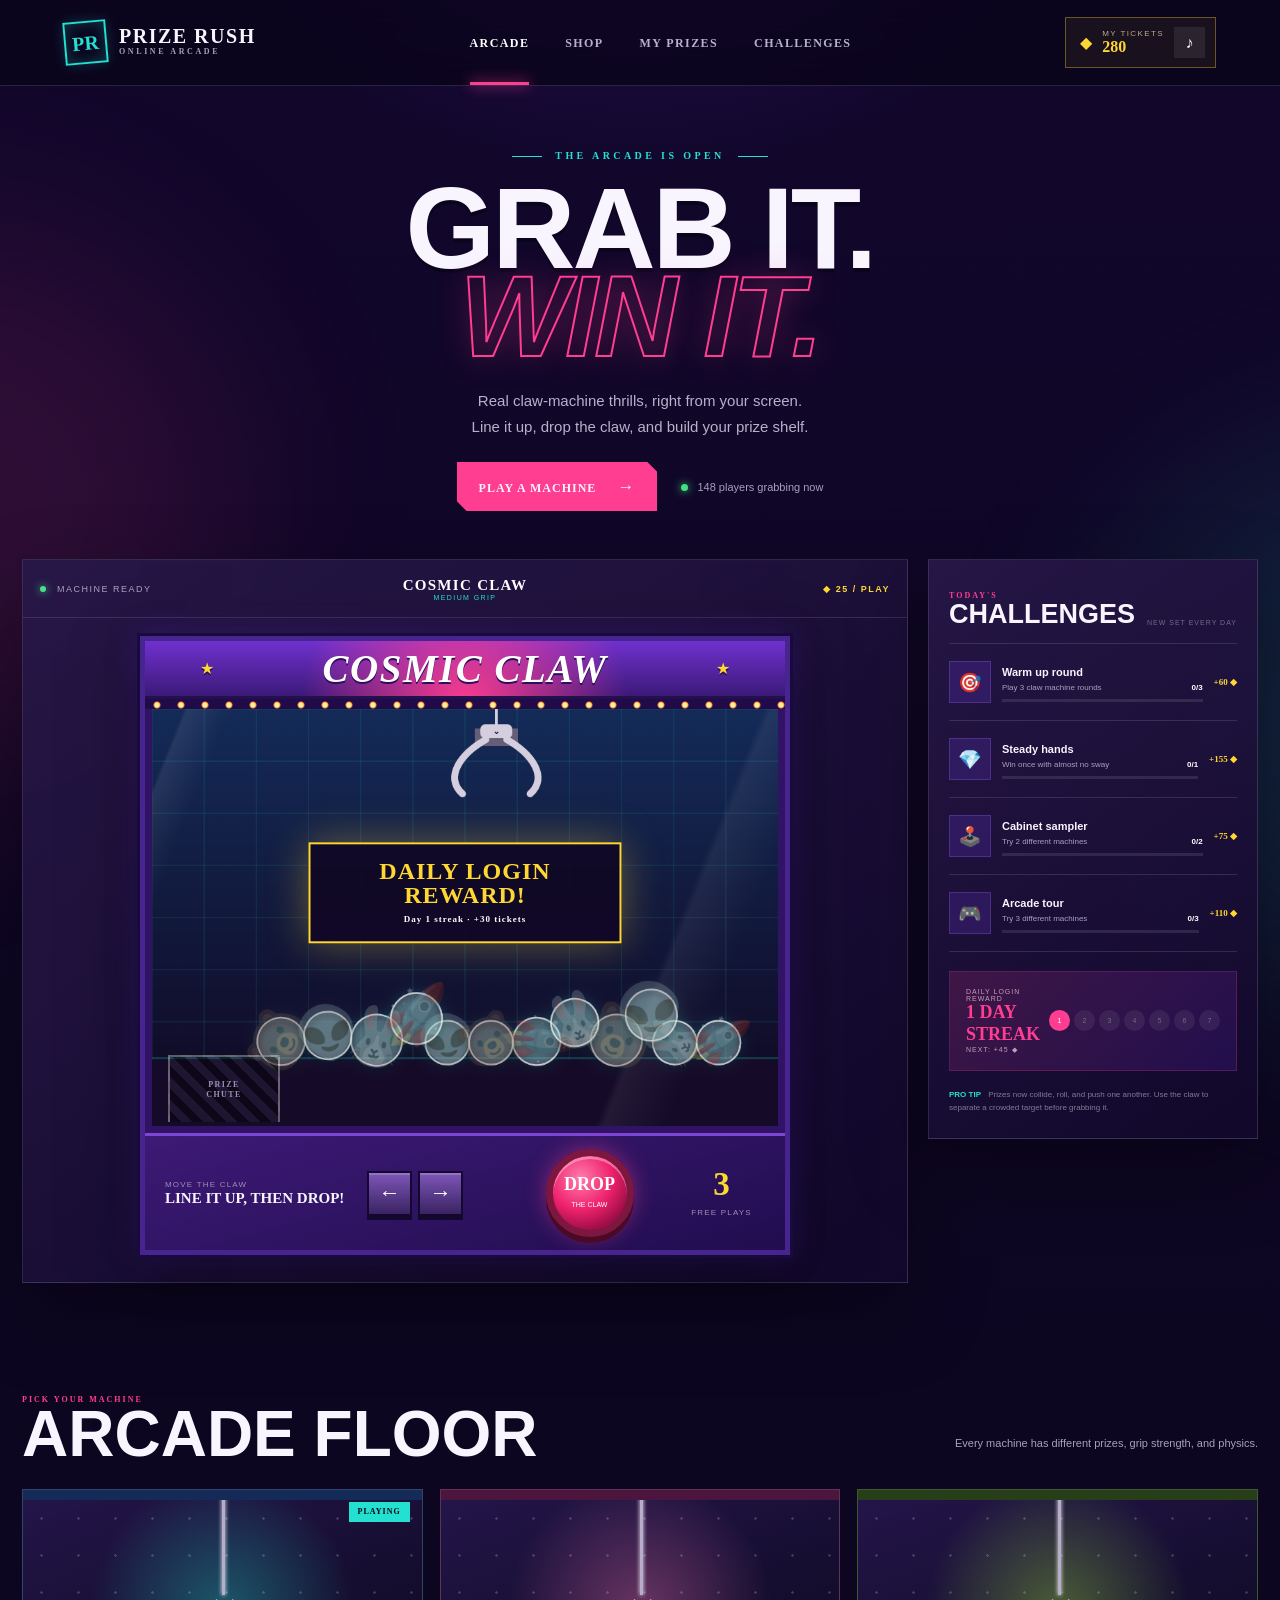
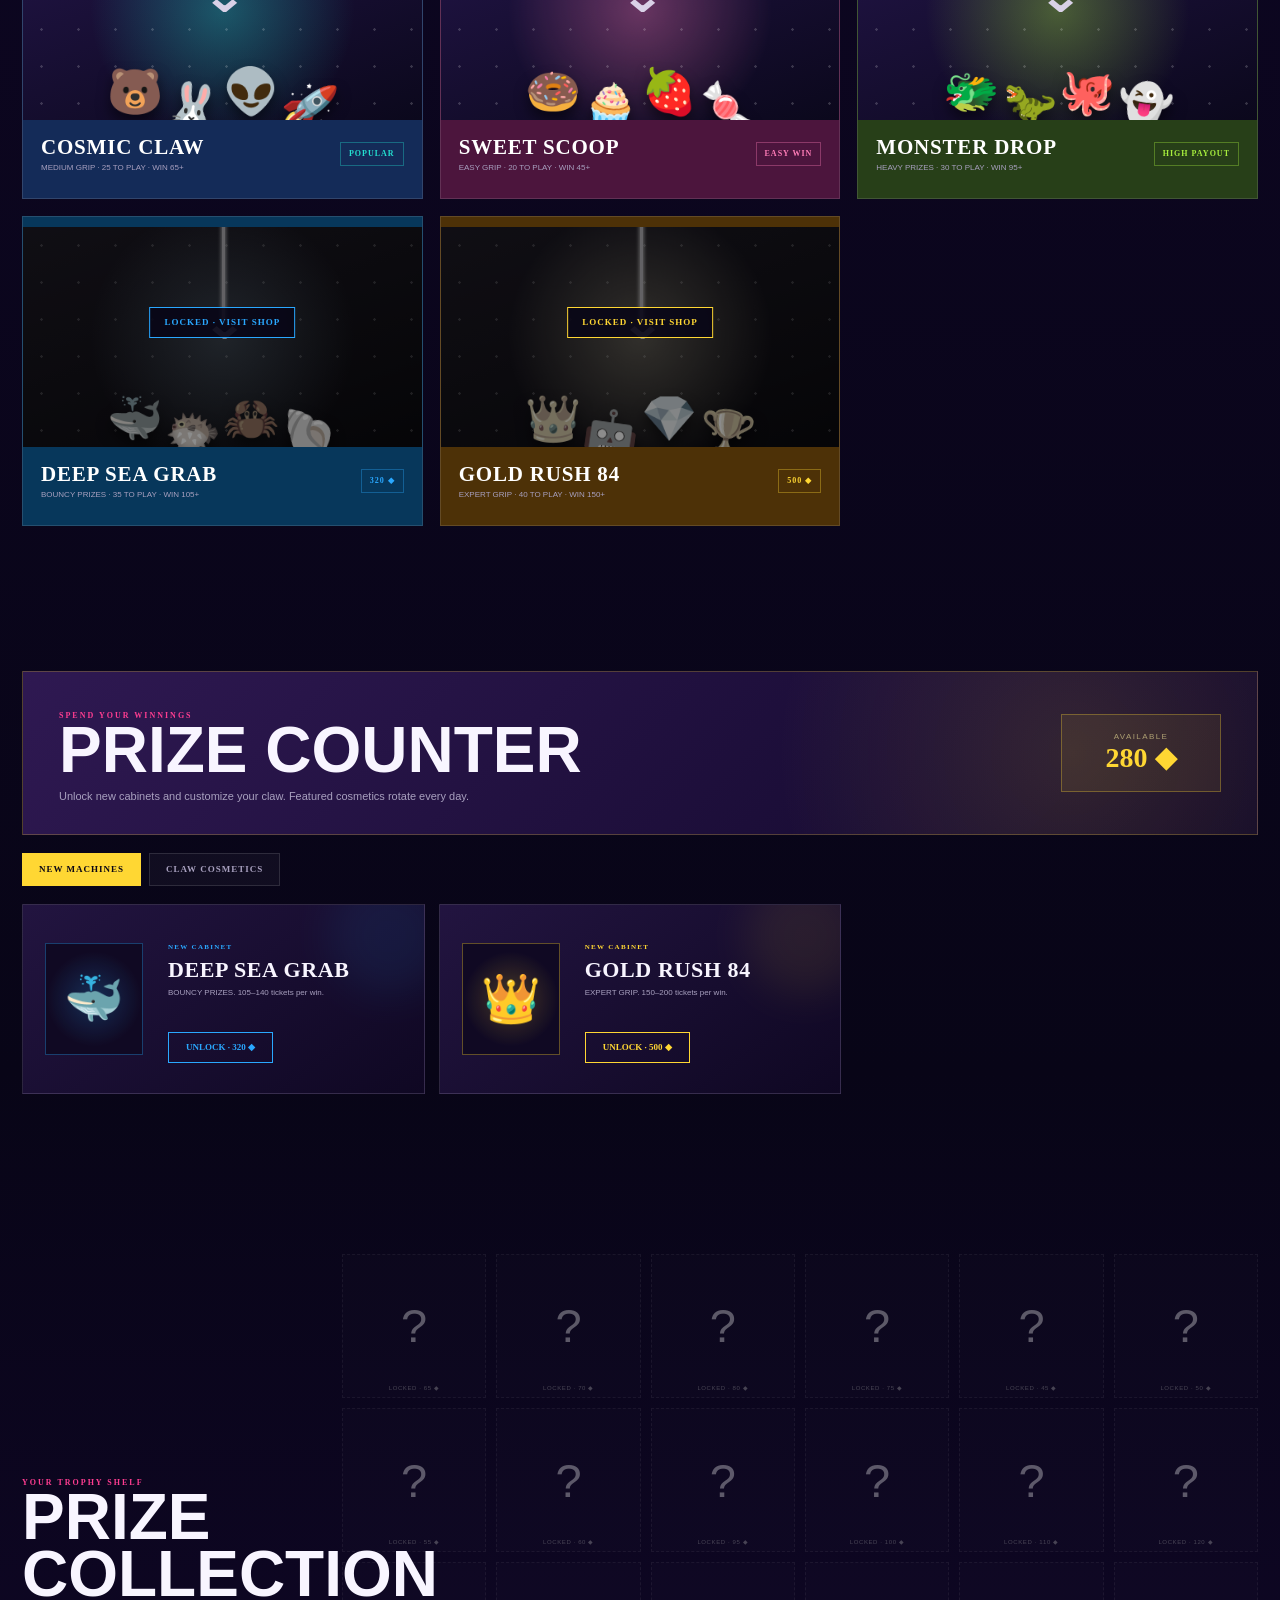
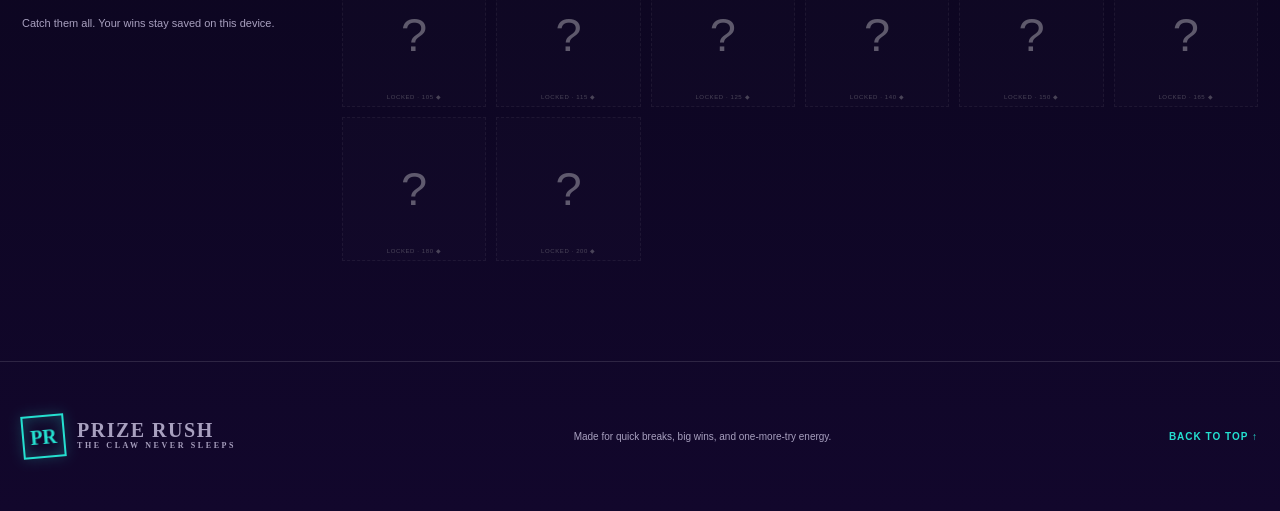
==== commit eb652c47: "Refresh GitHub Pages deployment" ====
--- a/index.html
+++ b/index.html
@@ -4,6 +4,7 @@
     <meta charset="UTF-8" />
     <meta name="viewport" content="width=device-width, initial-scale=1.0" />
     <meta name="theme-color" content="#12072c" />
+    <meta name="application-name" content="Prize Rush Arcade" />
     <meta name="description" content="A neon arcade of playable claw machines, daily challenges, and collectible prizes." />
     <title>Prize Rush Arcade</title>
     <link rel="stylesheet" href="styles.css" />
